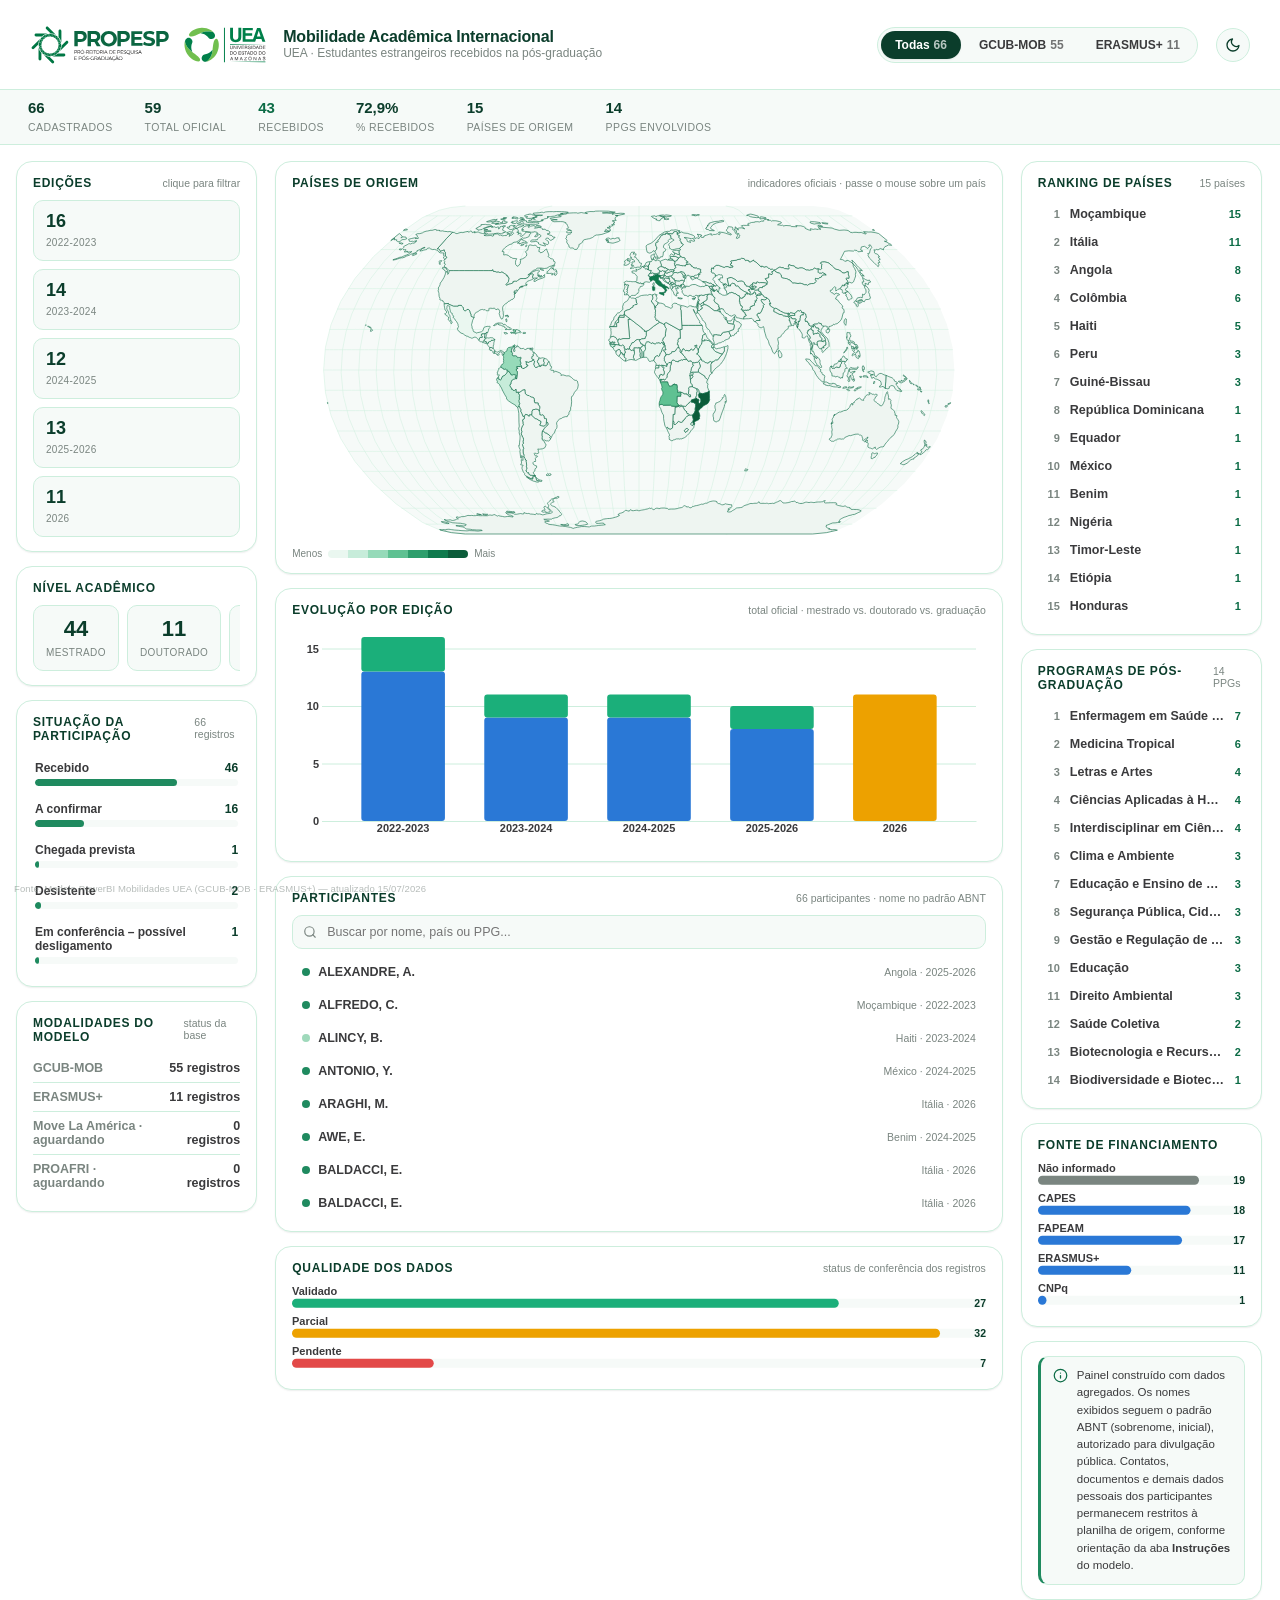
==== index.html @ 5058e0e6 "Adiciona lista pública de participantes (nome ABNT) e README do modelo de dados - js/data.js: cada l" ====
<!DOCTYPE html>
<html lang="pt-BR">
<head>
<meta charset="utf-8" />
<meta name="viewport" content="width=device-width, initial-scale=1" />
<script>(function(){var t=localStorage.getItem('mobuea-theme');if(t==='dark'||t==='light')document.documentElement.setAttribute('data-theme',t);})();</script>
<title>Mobilidade Acadêmica Internacional · UEA</title>
<link rel="stylesheet" href="css/style.css" />
</head>
<body>

<header class="topbar">
  <div class="topbar__brand">
    <img src="image/propespuea-logo.svg" alt="PROPESP UEA" class="topbar__logo" />
    <div class="topbar__title">
      <strong>Mobilidade Acadêmica Internacional</strong>
      <span>UEA · Estudantes estrangeiros recebidos na pós-graduação</span>
    </div>
  </div>

  <nav class="topbar__nav">
    <div class="seg-group" id="seg-modalidade"></div>
    <button type="button" id="theme-toggle" class="theme-toggle" aria-label="Alternar tema">
      <svg class="icon-sun" viewBox="0 0 24 24" fill="none" stroke="currentColor" stroke-width="2" stroke-linecap="round"><circle cx="12" cy="12" r="4"/><path d="M12 2v2M12 20v2M4.93 4.93l1.41 1.41M17.66 17.66l1.41 1.41M2 12h2M20 12h2M4.93 19.07l1.41-1.41M17.66 6.34l1.41-1.41"/></svg>
      <svg class="icon-moon" viewBox="0 0 24 24" fill="none" stroke="currentColor" stroke-width="2" stroke-linecap="round" stroke-linejoin="round"><path d="M21 12.79A9 9 0 1111.21 3 7 7 0 0021 12.79z"/></svg>
    </button>
  </nav>
</header>

<div class="statbar" id="topbar-stats"></div>

<main class="layout">
  <!-- Coluna esquerda: filtros e edições -->
  <div class="col">
    <div class="panel">
      <div class="panel__header">
        <span class="panel__title">Edições</span>
        <span class="panel__hint">clique para filtrar</span>
      </div>
      <div class="panel__body">
        <div class="edicao-strip" id="edicao-strip"></div>
      </div>
    </div>

    <div class="panel">
      <div class="panel__header">
        <span class="panel__title">Nível acadêmico</span>
      </div>
      <div class="panel__body">
        <div class="tile-grid" id="nivel-tiles"></div>
      </div>
    </div>

    <div class="panel panel--grow">
      <div class="panel__header">
        <span class="panel__title">Situação da participação</span>
        <span class="panel__hint" id="situacao-total"></span>
      </div>
      <div class="panel__body" id="situacao-meters"></div>
    </div>

    <div class="panel">
      <div class="panel__header">
        <span class="panel__title">Modalidades do modelo</span>
        <span class="panel__hint">status da base</span>
      </div>
      <div class="panel__body" id="modalidades-status"></div>
    </div>
  </div>

  <!-- Coluna central: mapa + evolução -->
  <div class="col">
    <div class="panel panel--grow" style="min-height:360px;">
      <div class="panel__header">
        <span class="panel__title">Países de origem</span>
        <span class="panel__hint">indicadores oficiais · passe o mouse sobre um país</span>
      </div>
      <div class="panel__body" style="overflow:visible;">
        <div id="map-container" style="width:100%; height:340px;"></div>
        <div class="map-legend">
          <span class="muted">Menos</span>
          <div class="map-legend__swatches" id="map-legend-swatches"></div>
          <span class="muted">Mais</span>
        </div>
      </div>
    </div>

    <div class="panel">
      <div class="panel__header">
        <span class="panel__title">Evolução por edição</span>
        <span class="panel__hint">total oficial · mestrado vs. doutorado vs. graduação</span>
      </div>
      <div class="panel__body">
        <div id="evolucao-chart" style="width:100%; height:220px;"></div>
      </div>
    </div>

    <div class="panel">
      <div class="panel__header">
        <span class="panel__title">Participantes</span>
        <span class="panel__hint" id="participantes-total">nome no padrão ABNT (sobrenome, inicial)</span>
      </div>
      <div class="panel__body">
        <div class="search-box">
          <svg width="14" height="14" viewBox="0 0 24 24" fill="none" stroke="currentColor" stroke-width="2" stroke-linecap="round" stroke-linejoin="round"><circle cx="11" cy="11" r="8"/><path d="M21 21l-4.35-4.35"/></svg>
          <input type="text" id="participantes-search" placeholder="Buscar por nome, país ou PPG..." />
        </div>
        <div class="picklist" id="participantes-list" style="max-height: 260px;"></div>
      </div>
    </div>

    <div class="panel">
      <div class="panel__header">
        <span class="panel__title">Qualidade dos dados</span>
        <span class="panel__hint">status de conferência dos registros</span>
      </div>
      <div class="panel__body" id="qualidade-bars"></div>
    </div>
  </div>

  <!-- Coluna direita: rankings -->
  <div class="col">
    <div class="panel panel--grow" style="min-height:220px;">
      <div class="panel__header">
        <span class="panel__title">Ranking de países</span>
        <span class="panel__hint" id="pais-total"></span>
      </div>
      <div class="panel__body" id="pais-rank"></div>
    </div>

    <div class="panel panel--grow" style="min-height:220px;">
      <div class="panel__header">
        <span class="panel__title">Programas de pós-graduação</span>
        <span class="panel__hint" id="ppg-total"></span>
      </div>
      <div class="panel__body" id="ppg-rank"></div>
    </div>

    <div class="panel">
      <div class="panel__header">
        <span class="panel__title">Fonte de financiamento</span>
      </div>
      <div class="panel__body" id="financiamento-bars"></div>
    </div>

    <div class="panel">
      <div class="notice">
        <svg width="15" height="15" viewBox="0 0 24 24" fill="none" stroke="currentColor" stroke-width="2" stroke-linecap="round" stroke-linejoin="round"><circle cx="12" cy="12" r="10"/><path d="M12 16v-4M12 8h.01"/></svg>
        <span>Painel construído com dados agregados. Os nomes exibidos seguem o padrão ABNT (sobrenome, inicial), autorizado para divulgação pública. Contatos, documentos e demais dados pessoais dos participantes permanecem restritos à planilha de origem, conforme orientação da aba <strong>Instruções</strong> do modelo.</span>
      </div>
    </div>
  </div>
</main>

<div class="site-credit">Fonte: Modelo PowerBI Mobilidades UEA (GCUB-MOB · ERASMUS+) — atualizado 15/07/2026</div>
<div class="viz-tooltip" id="viz-tooltip"></div>

<script src="lib/d3.v7.min.js"></script>
<script src="lib/topojson-client.min.js"></script>
<script src="js/data.js"></script>
<script src="js/main.js"></script>
</body>
</html>
---- css/style.css ----
/* ==========================================================================
   design-dash-uea — tokens de design (genérico, sem nada específico de
   domínio). Copie este bloco inteiro para o topo do CSS de qualquer novo
   dashboard que deva seguir a mesma identidade visual "PROPESP/UEA".

   Fonte original: DASHBOARD PROSPECÇAO/docs/css/style.css (:root e blocos
   de tema escuro). Extraído em 2026-08-28.
   ========================================================================== */

:root {
  color-scheme: light;

  /* superfícies */
  --surface-page: #ffffff;
  --surface-panel: #ffffff;
  --surface-alt: #f6faf8;
  --surface-hover: #eef8f2;

  /* tinta / texto */
  --ink-primary: #0b3d2b;      /* verde escuro — títulos, valores em destaque */
  --ink-secondary: #3a3a3c;    /* cinza escuro — corpo de texto */
  --ink-muted: #7a8580;        /* cinza médio — legendas, eixos, metadados */
  --ink-on-accent: #ffffff;

  /* bordas */
  --border-hairline: #cdeedd;  /* verde claro, fino — quase todo painel */
  --border-strong: #9fd9bb;    /* hover / estado ativo */

  /* acento interativo */
  --accent: #1f8a5f;
  --accent-strong: #0b6b45;    /* hover de botão primário, links */
  --accent-wash: rgba(31, 138, 95, 0.08);  /* fundo de item selecionado */

  /* paleta categórica (séries / linhas em gráficos) — 8 cores, a 8ª é
     sempre reservada pro bucket "outras" */
  --cat-1: #2a78d6; /* azul */
  --cat-2: #eb6834; /* laranja */
  --cat-3: #1baf7a; /* água */
  --cat-4: #eda100; /* amarelo */
  --cat-5: #e87ba4; /* magenta */
  --cat-6: #008300; /* verde */
  --cat-7: #4a3aa7; /* violeta */
  --cat-8: #e34948; /* vermelho — reservado p/ bucket "Outras" */

  /* sequencial (mapas de calor / choropleth), 7 degradês do mesmo verde */
  --chart-seq-1: #eaf7f0; --chart-seq-2: #c7ecda; --chart-seq-3: #96dab9;
  --chart-seq-4: #5fc192; --chart-seq-5: #2e9e6c; --chart-seq-6: #0f7a4d;
  --chart-seq-7: #0b5c3a;

  /* cromo neutro de mapas/gráficos (lido via JS, não entende var() em SVG) */
  --chart-map-fill: #eef5f1;
  --chart-map-border: #0b6b45; /* ALTO CONTRASTE com o fill — ver seção 8 do
                                   README-DESIGN.txt: nunca deixe fill×border
                                   quase iguais, some em projeção/datashow */
  --chart-node-neutral: #0b3d2b;

  /* geometria */
  --radius-sm: 10px;
  --radius-md: 16px;
  --radius-lg: 22px;
  --radius-pill: 999px;

  /* sombra sutil, sempre tingida da tinta primária (nunca preto puro) */
  --shadow-sm: 0 1px 2px rgba(11, 61, 43, 0.05), 0 1px 1px rgba(11, 61, 43, 0.03);
  --shadow-md: 0 8px 24px rgba(11, 61, 43, 0.08);
  --shadow-lift: 0 12px 32px rgba(11, 61, 43, 0.14); /* tooltip, painel flutuante */

  /* motion — 1 única curva de easing usada em tudo, "estilo Apple" */
  --ease: cubic-bezier(0.32, 0.72, 0, 1);
  --dur-fast: 160ms;  /* hover, toggle */
  --dur-mid: 280ms;   /* fill de barra/mapa, box-shadow */
  --dur-slow: 480ms;  /* entrada dos painéis ao carregar a página */

  --font: -apple-system, BlinkMacSystemFont, "SF Pro Display", "SF Pro Text",
    "Segoe UI", "Helvetica Neue", Arial, sans-serif;

  --topbar-h: 10vh;
  --topbar-bg: rgba(255, 255, 255, 0.9);
}

/* ---------- tema escuro: mesmos tokens, alta legibilidade ----------
   Redefinido em DOIS lugares de propósito (ver seção 9 do
   README-DESIGN.txt): 1) media query, pra seguir o SO por padrão; 2)
   atributo [data-theme="dark"], pra permitir forçar via toggle + localStorage,
   escrevendo por cima da preferência do SO. */
@media (prefers-color-scheme: dark) {
  :root:not([data-theme="light"]) {
    color-scheme: dark;
    --surface-page: #0a100c;
    --surface-panel: #101712;
    --surface-alt: #171f1a;
    --surface-hover: #1e2921;

    --ink-primary: #7fe8ab;
    --ink-secondary: #e7ebe8;
    --ink-muted: #93a196;
    --ink-on-accent: #06120a;

    --border-hairline: #24352b;
    --border-strong: #3a5a45;

    --accent: #34d399;
    --accent-strong: #6ee7b8;
    --accent-wash: rgba(52, 211, 153, 0.16);

    --cat-1: #3987e5; --cat-2: #d95926; --cat-3: #199e70; --cat-4: #c98500;
    --cat-5: #d55181; --cat-6: #14a814; --cat-7: #9085e9; --cat-8: #e66767;

    --shadow-sm: 0 1px 2px rgba(0, 0, 0, 0.5), 0 1px 1px rgba(0, 0, 0, 0.35);
    --shadow-md: 0 8px 24px rgba(0, 0, 0, 0.55);
    --shadow-lift: 0 12px 36px rgba(0, 0, 0, 0.65);

    --chart-map-fill: #1c2620;
    --chart-map-border: #6ee7b8; /* agora CLARO sobre fundo escuro */
    --chart-node-neutral: #e7ebe8;
    --chart-seq-1: #142a20; --chart-seq-2: #164028; --chart-seq-3: #185c34;
    --chart-seq-4: #1c7d40; --chart-seq-5: #26a352; --chart-seq-6: #4bc873;
    --chart-seq-7: #8de6a5;

    --topbar-bg: rgba(10, 16, 12, 0.86);
  }
}
:root[data-theme="dark"] {
  color-scheme: dark;
  --surface-page: #0a100c;
  --surface-panel: #101712;
  --surface-alt: #171f1a;
  --surface-hover: #1e2921;

  --ink-primary: #7fe8ab;
  --ink-secondary: #e7ebe8;
  --ink-muted: #93a196;
  --ink-on-accent: #06120a;

  --border-hairline: #24352b;
  --border-strong: #3a5a45;

  --accent: #34d399;
  --accent-strong: #6ee7b8;
  --accent-wash: rgba(52, 211, 153, 0.16);

  --cat-1: #3987e5; --cat-2: #d95926; --cat-3: #199e70; --cat-4: #c98500;
  --cat-5: #d55181; --cat-6: #14a814; --cat-7: #9085e9; --cat-8: #e66767;

  --shadow-sm: 0 1px 2px rgba(0, 0, 0, 0.5), 0 1px 1px rgba(0, 0, 0, 0.35);
  --shadow-md: 0 8px 24px rgba(0, 0, 0, 0.55);
  --shadow-lift: 0 12px 36px rgba(0, 0, 0, 0.65);

  --chart-map-fill: #1c2620;
  --chart-map-border: #6ee7b8;
  --chart-node-neutral: #e7ebe8;
  --chart-seq-1: #142a20; --chart-seq-2: #164028; --chart-seq-3: #185c34;
  --chart-seq-4: #1c7d40; --chart-seq-5: #26a352; --chart-seq-6: #4bc873;
  --chart-seq-7: #8de6a5;

  --topbar-bg: rgba(10, 16, 12, 0.86);
}

/* ---------- reset mínimo + tipografia base ---------- */
* { box-sizing: border-box; }

html, body {
  margin: 0;
  padding: 0;
  min-height: 100%;
  background: var(--surface-page);
  color: var(--ink-secondary);
  font-family: var(--font);
  -webkit-font-smoothing: antialiased;
}

::selection { background: var(--accent-wash); color: var(--ink-primary); }

h1, h2, h3 { color: var(--ink-primary); margin: 0; font-weight: 700; letter-spacing: -0.01em; }
.text-xs { font-size: 10.5px; }
.text-sm { font-size: 12.5px; }
.text-md { font-size: 14px; }
.text-lg { font-size: 18px; }
.text-xl { font-size: 26px; }
.muted { color: var(--ink-muted); }
.strong { color: var(--ink-primary); font-weight: 700; }

/* scrollbars finas, discretas — combina com a estética "clean" */
* { scrollbar-width: thin; scrollbar-color: var(--border-strong) transparent; }
*::-webkit-scrollbar { width: 6px; height: 6px; }
*::-webkit-scrollbar-thumb { background: var(--border-strong); border-radius: var(--radius-pill); }
*::-webkit-scrollbar-track { background: transparent; }
/* ==========================================================================
   design-dash-uea — componentes base (genéricos, reaproveitáveis em
   qualquer dashboard novo). Depende dos tokens em design-tokens.css —
   carregue esse arquivo ANTES deste.

   Não inclui: Sankey, mapa/globo D3, flowmap, página de perfil — esses são
   específicos do dashboard de prospecção original. Peça o skill para
   adaptar esses gráficos sob demanda (ver SKILL.md, seção "Gráficos D3").
   ========================================================================== */

/* ==========================================================================
   Barra superior (topbar)
   ========================================================================== */
.topbar {
  height: var(--topbar-h);
  min-height: 56px;
  display: flex;
  align-items: center;
  justify-content: space-between;
  padding: 0 28px;
  background: var(--topbar-bg);
  backdrop-filter: saturate(180%) blur(14px);
  border-bottom: 1px solid var(--border-hairline);
  position: relative;
  z-index: 20;
}

.topbar__brand { display: flex; align-items: center; gap: 14px; }
.topbar__logo { height: calc(var(--topbar-h) * 0.6); max-height: 44px; width: auto; display: block; }
.topbar__title { display: flex; flex-direction: column; line-height: 1.15; }
.topbar__title strong { color: var(--ink-primary); font-size: 16px; font-weight: 700; letter-spacing: -0.01em; }
.topbar__title span { color: var(--ink-muted); font-size: 12px; font-weight: 500; }

.topbar__nav { display: flex; align-items: center; gap: 10px; }
.topbar__link {
  font-size: 13px; font-weight: 600; color: var(--ink-secondary);
  text-decoration: none; padding: 8px 16px; border-radius: var(--radius-pill);
  border: 1px solid transparent; transition: all var(--dur-fast) var(--ease);
}
.topbar__link:hover { background: var(--surface-hover); border-color: var(--border-hairline); }
.topbar__link.is-active { background: var(--ink-primary); color: var(--ink-on-accent); }

.topbar__back {
  display: flex; align-items: center; gap: 6px;
  font-size: 13px; font-weight: 700; color: var(--ink-secondary);
  text-decoration: none; padding: 8px 14px; border-radius: var(--radius-pill);
  border: 1px solid var(--border-hairline); margin-right: 8px;
  transition: all var(--dur-fast) var(--ease);
}
.topbar__back:hover { background: var(--surface-hover); border-color: var(--border-strong); color: var(--ink-primary); }

/* segunda barra opcional, logo abaixo do topbar — cards de estatística */
.statbar {
  display: flex; align-items: center; gap: 32px;
  min-height: 40px;
  padding: 10px 28px;
  background: var(--surface-alt);
  border-bottom: 1px solid var(--border-hairline);
  position: relative; z-index: 19;
}
.topbar__stat { text-align: left; line-height: 1.1; }
.topbar__stat b { display: block; font-size: 15px; color: var(--ink-primary); font-variant-numeric: tabular-nums; }
.topbar__stat small { font-size: 10.5px; color: var(--ink-muted); text-transform: uppercase; letter-spacing: 0.04em; }

/* botão circular de tema (sol/lua) — ver theme-toggle.md pro HTML+JS */
.theme-toggle {
  display: flex; align-items: center; justify-content: center;
  width: 34px; height: 34px; flex: none; margin-right: 2px;
  border-radius: 50%; border: 1px solid var(--border-hairline);
  background: var(--surface-alt); color: var(--ink-primary);
  cursor: pointer; transition: all var(--dur-fast) var(--ease);
}
.theme-toggle:hover { background: var(--surface-hover); border-color: var(--border-strong); transform: translateY(-1px); }
.theme-toggle svg { width: 16px; height: 16px; }
.theme-toggle .icon-sun { display: none; }
.theme-toggle .icon-moon { display: block; }
:root[data-theme="dark"] .theme-toggle .icon-sun { display: block; }
:root[data-theme="dark"] .theme-toggle .icon-moon { display: none; }

.site-credit {
  position: fixed; left: 14px; bottom: 6px; z-index: 5;
  font-size: 9.5px; font-weight: 500; color: var(--ink-muted);
  opacity: 0.55; letter-spacing: 0.01em; pointer-events: none;
}

/* ==========================================================================
   Layout de grid 3 colunas (página principal, "20fr 60fr 20fr" — ver
   README-DESIGN.txt seção 4 pras variações: 30fr 40fr 30fr numa página de
   perfil, 1 coluna full-bleed numa página de mapa/globo)
   ========================================================================== */
.layout {
  min-height: calc(100vh - var(--topbar-h));
  display: grid;
  grid-template-columns: 20fr 60fr 20fr;
  gap: 16px;
  padding: 16px;
  align-items: start;
}
.layout--profile { grid-template-columns: 30fr 40fr 30fr; }

.col { min-width: 0; display: flex; flex-direction: column; gap: 14px; overflow: visible; padding-right: 2px; }

@media (max-width: 980px) {
  .layout { grid-template-columns: 1fr; }
}

/* ==========================================================================
   Cartões / painéis — o átomo visual de todo o dashboard
   ========================================================================== */
.panel {
  background: var(--surface-panel);
  border: 1px solid var(--border-hairline);
  border-radius: var(--radius-md);
  box-shadow: var(--shadow-sm);
  padding: 14px 16px;
  transition: box-shadow var(--dur-mid) var(--ease), transform var(--dur-mid) var(--ease), border-color var(--dur-mid) var(--ease);
}
.panel:hover { box-shadow: var(--shadow-md); border-color: var(--border-strong); }

.panel--flush { padding: 0; overflow: hidden; }
.panel--grow { flex: 1 1 auto; min-height: 0; display: flex; flex-direction: column; }

.panel__header {
  display: flex; align-items: baseline; justify-content: space-between;
  margin-bottom: 10px;
}
.panel__title {
  font-size: 12px; font-weight: 700; color: var(--ink-primary);
  text-transform: uppercase; letter-spacing: 0.06em;
}
.panel__hint { font-size: 10.5px; color: var(--ink-muted); }
.panel__body {
  flex: 1 1 auto; min-height: 0; overflow-y: auto; overflow-x: hidden;
  display: flex; flex-direction: column;
}

.empty-hint { font-size: 12px; color: var(--ink-muted); padding: 14px 4px; text-align: center; }

/* animação de entrada em cascata — ver theme-toggle.md/SKILL.md pro padrão
   de delay escalonado por coluna/posição */
@keyframes rise-in {
  from { opacity: 0; transform: translateY(10px); }
  to { opacity: 1; transform: translateY(0); }
}
.panel, .topbar, .statbar { animation: rise-in var(--dur-slow) var(--ease) both; }

/* ==========================================================================
   Botões
   ========================================================================== */
.btn {
  font-family: var(--font); font-size: 12px; font-weight: 700; letter-spacing: 0.01em;
  color: var(--ink-on-accent); background: var(--ink-primary);
  border: none; border-radius: var(--radius-pill); padding: 9px 16px;
  cursor: pointer; transition: all var(--dur-fast) var(--ease);
}
.btn:hover { background: var(--accent-strong); transform: translateY(-1px); box-shadow: var(--shadow-md); }
.btn:active { transform: translateY(0); }
.btn--ghost { background: transparent; color: var(--ink-secondary); border: 1px solid var(--border-hairline); }
.btn--ghost:hover { background: var(--surface-hover); color: var(--ink-primary); border-color: var(--border-strong); box-shadow: none; }

/* ==========================================================================
   Filtros / formulários
   ========================================================================== */
.field { display: flex; flex-direction: column; gap: 6px; }
.field label {
  font-size: 11px; font-weight: 700; color: var(--ink-muted);
  text-transform: uppercase; letter-spacing: 0.05em;
}

select.dropdown {
  appearance: none; -webkit-appearance: none;
  width: 100%; padding: 10px 34px 10px 12px;
  font-family: var(--font); font-size: 13.5px; font-weight: 600; color: var(--ink-primary);
  background: var(--surface-alt) url('data:image/svg+xml;utf8,<svg xmlns="http://www.w3.org/2000/svg" width="10" height="6"><path d="M0 0l5 6 5-6z" fill="%230b3d2b"/></svg>') no-repeat right 14px center;
  border: 1px solid var(--border-hairline); border-radius: var(--radius-sm);
  cursor: pointer; transition: all var(--dur-fast) var(--ease);
}
select.dropdown:hover { border-color: var(--border-strong); background-color: var(--surface-hover); }
select.dropdown:focus { outline: none; border-color: var(--accent); box-shadow: 0 0 0 3px var(--accent-wash); }

.checklist { display: flex; flex-direction: column; gap: 2px; max-height: 190px; overflow-y: auto; }
.checkrow {
  display: flex; align-items: center; gap: 9px; padding: 6px 8px;
  border-radius: var(--radius-sm); cursor: pointer; user-select: none;
  transition: background var(--dur-fast) var(--ease);
}
.checkrow:hover { background: var(--surface-hover); }
.checkrow input { accent-color: var(--accent); width: 14px; height: 14px; cursor: pointer; }
.checkrow span { font-size: 12.5px; font-weight: 600; color: var(--ink-secondary); }
.checkrow small { margin-left: auto; font-size: 10.5px; color: var(--ink-muted); font-variant-numeric: tabular-nums; }

/* listas selecionáveis (clique único-mas-múltiplo, com bolinha de cor) */
.picklist { display: flex; flex-direction: column; gap: 3px; flex: 1 1 auto; min-height: 0; overflow-y: auto; }
.pickrow {
  display: flex; align-items: center; gap: 8px; padding: 7px 9px;
  border-radius: var(--radius-sm); cursor: pointer; border: 1px solid transparent;
  transition: all var(--dur-fast) var(--ease);
}
.pickrow:hover { background: var(--surface-hover); }
.pickrow.is-active { background: var(--accent-wash); border-color: var(--border-strong); }
.pickrow .dot { width: 8px; height: 8px; border-radius: 50%; flex: none; background: var(--border-strong); }
.pickrow .label { font-size: 12.5px; font-weight: 600; color: var(--ink-secondary); overflow: hidden; text-overflow: ellipsis; white-space: nowrap; }
.pickrow.is-active .label { color: var(--ink-primary); }
.pickrow .count { margin-left: auto; font-size: 10.5px; color: var(--ink-muted); font-variant-numeric: tabular-nums; }

.rank { display: flex; align-items: center; gap: 10px; padding: 7px 4px; border-radius: var(--radius-sm); transition: background var(--dur-fast) var(--ease); cursor: pointer; }
.rank:hover { background: var(--surface-hover); }
.rank__pos { width: 18px; font-size: 11px; font-weight: 800; color: var(--ink-muted); text-align: right; }
.rank__name { flex: 1; font-size: 12.5px; font-weight: 600; color: var(--ink-secondary); overflow: hidden; text-overflow: ellipsis; white-space: nowrap; }
.rank__val { font-size: 11px; font-weight: 700; color: var(--accent-strong); font-variant-numeric: tabular-nums; }

.search-box {
  display: flex; align-items: center; gap: 8px; flex: none;
  background: var(--surface-alt); border: 1px solid var(--border-hairline);
  border-radius: var(--radius-sm); padding: 8px 10px; margin-bottom: 8px;
  transition: all var(--dur-fast) var(--ease);
}
.search-box:focus-within { border-color: var(--accent); box-shadow: 0 0 0 3px var(--accent-wash); }
.search-box input { border: none; outline: none; background: transparent; font-family: var(--font); font-size: 12.5px; color: var(--ink-primary); width: 100%; }
.search-box svg { flex: none; color: var(--ink-muted); }

/* ==========================================================================
   Badges, tags, avatar, stat tiles (usados em cards de perfil/detalhe)
   ========================================================================== */
.badge-row { display: flex; flex-wrap: wrap; gap: 7px; margin-top: 12px; }
.badge {
  display: inline-flex; align-items: center; gap: 5px;
  font-size: 11px; font-weight: 700; color: var(--ink-secondary);
  background: var(--surface-alt); border: 1px solid var(--border-hairline);
  border-radius: var(--radius-pill); padding: 5px 11px;
}
.badge a { color: inherit; text-decoration: none; }
.badge--link { color: var(--accent-strong); border-color: var(--border-strong); cursor: pointer; }
.badge--link:hover { background: var(--accent-wash); }

.kw-tags { display: flex; flex-wrap: wrap; gap: 6px; }
.kw-tag {
  font-size: 10.5px; font-weight: 700; color: var(--accent-strong);
  background: var(--accent-wash); border-radius: var(--radius-pill); padding: 4px 10px;
}

.avatar {
  width: 64px; height: 64px; border-radius: 50%;
  display: flex; align-items: center; justify-content: center;
  font-size: 22px; font-weight: 800; color: #fff;
  flex: none;
}

.stat-row { display: flex; gap: 10px; }
.stat-tile {
  flex: 1; background: var(--surface-alt); border: 1px solid var(--border-hairline);
  border-radius: var(--radius-sm); padding: 10px 12px; text-align: center;
}
.stat-tile b { display: block; font-size: 20px; color: var(--ink-primary); font-variant-numeric: tabular-nums; }
.stat-tile small { font-size: 10px; color: var(--ink-muted); text-transform: uppercase; letter-spacing: 0.04em; }

.info-row { display: flex; justify-content: space-between; gap: 10px; padding: 7px 0; border-bottom: 1px solid var(--border-hairline); font-size: 12.5px; }
.info-row:last-child { border-bottom: none; }
.info-row span:first-child { color: var(--ink-muted); font-weight: 600; }
.info-row span:last-child { color: var(--ink-secondary); font-weight: 600; text-align: right; max-width: 60%; }
.info-row a { color: var(--accent-strong); text-decoration: none; }
.info-row a:hover { text-decoration: underline; }

/* ==========================================================================
   Tooltip global (usado por qualquer gráfico/elemento com dados sob o mouse)
   ========================================================================== */
.viz-tooltip {
  position: fixed; pointer-events: none; z-index: 999;
  background: var(--ink-primary); color: #fff;
  font-family: var(--font); font-size: 12px; font-weight: 500;
  padding: 8px 11px; border-radius: 10px; box-shadow: var(--shadow-lift);
  opacity: 0; transform: translate(-50%, calc(-100% - 10px)) scale(0.96);
  transition: opacity var(--dur-fast) var(--ease), transform var(--dur-fast) var(--ease);
  max-width: 240px; line-height: 1.4;
}
.viz-tooltip.is-visible { opacity: 1; transform: translate(-50%, calc(-100% - 14px)) scale(1); }
.viz-tooltip b { color: #bdf0d6; }

/* tooltip de ajuda (hover parado por ~3s sobre [data-help]) — visual
   deliberadamente diferente do viz-tooltip pra não confundir "ajuda do
   card" com "dado do gráfico" */
.help-tooltip {
  position: fixed; pointer-events: none; z-index: 1000;
  max-width: 260px;
  background: var(--surface-panel); color: var(--ink-secondary);
  border: 1px solid var(--border-strong); border-left: 3px solid var(--accent);
  border-radius: var(--radius-sm); box-shadow: var(--shadow-lift);
  padding: 10px 13px;
  font-family: var(--font); font-size: 12px; font-weight: 500; line-height: 1.45;
  opacity: 0; transform: translateY(4px) scale(0.98);
  transition: opacity var(--dur-fast) var(--ease), transform var(--dur-fast) var(--ease);
}
.help-tooltip.is-visible { opacity: 1; transform: translateY(0) scale(1); }

/* painel flutuante de detalhes (ex.: ao clicar um ponto/arco num mapa) */
.floating-detail {
  position: fixed; right: 24px; bottom: 24px; width: 320px;
  background: var(--surface-panel); border: 1px solid var(--border-hairline);
  border-radius: var(--radius-lg); box-shadow: var(--shadow-lift);
  padding: 18px; z-index: 30;
  opacity: 0; transform: translateY(16px) scale(0.98); pointer-events: none;
  transition: opacity var(--dur-mid) var(--ease), transform var(--dur-mid) var(--ease);
}
.floating-detail.is-visible { opacity: 1; transform: translateY(0) scale(1); pointer-events: auto; }
.floating-detail h3 { font-size: 15px; margin-bottom: 4px; }
.floating-detail .actions { display: flex; gap: 8px; }
.floating-detail .actions .btn { flex: 1; text-align: center; }

/* skeleton de loading (dados buscados ao vivo de API externa) */
.skeleton {
  background: linear-gradient(90deg, var(--surface-alt) 25%, var(--surface-hover) 37%, var(--surface-alt) 63%);
  background-size: 400% 100%; animation: skeleton-wave 1.4s ease infinite;
  border-radius: var(--radius-sm); height: 12px; margin: 6px 0;
}
@keyframes skeleton-wave { 0% { background-position: 100% 50%; } 100% { background-position: 0 50%; } }

/* ==========================================================================
   Cromo genérico p/ gráficos D3 (mapas, barras) — classes que o JS liga a
   elementos SVG; as cores reais vêm de getComputedStyle nos tokens acima
   ========================================================================== */
.map-country { transition: fill var(--dur-mid) var(--ease); cursor: pointer; }
.map-sphere { fill: var(--surface-alt); }
.map-graticule { fill: none; stroke: var(--border-hairline); stroke-width: 0.5px; }
.map-pin { transition: r var(--dur-fast) var(--ease); cursor: pointer; }

.bar-track rect.bg { fill: var(--surface-alt); }
.bar-track rect.fg { transition: width var(--dur-mid) var(--ease); cursor: pointer; }
.bar-label { font-family: var(--font); font-size: 11px; font-weight: 600; fill: var(--ink-secondary); }
.bar-value { font-family: var(--font); font-size: 10.5px; font-weight: 700; fill: var(--ink-primary); font-variant-numeric: tabular-nums; }

/* ==========================================================================
   Específico — Dashboard Mobilidade Acadêmica UEA
   ========================================================================== */

/* segmentador de modalidade (pills), no topbar__nav */
.seg-group { display: flex; align-items: center; gap: 4px; padding: 3px; background: var(--surface-alt); border: 1px solid var(--border-hairline); border-radius: var(--radius-pill); margin-right: 8px; }
.seg-btn {
  font-family: var(--font); font-size: 12px; font-weight: 700; color: var(--ink-secondary);
  background: transparent; border: none; border-radius: var(--radius-pill);
  padding: 7px 14px; cursor: pointer; transition: all var(--dur-fast) var(--ease);
  white-space: nowrap;
}
.seg-btn:hover { color: var(--ink-primary); }
.seg-btn.is-active { background: var(--ink-primary); color: var(--ink-on-accent); box-shadow: var(--shadow-sm); }
.seg-btn .n { opacity: 0.7; font-weight: 600; margin-left: 4px; }

/* KPI grande no statbar com % ou variação secundária */
.topbar__stat.is-highlight b { color: var(--accent-strong); }

/* grade de stat-tiles por nível acadêmico / situação */
.tile-grid { display: grid; grid-template-columns: repeat(3, 1fr); gap: 8px; }
.tile-grid .stat-tile b { font-size: 22px; }

/* linha de progresso (situação da participação, qualidade do dado) */
.meter-row { display: flex; flex-direction: column; gap: 4px; padding: 8px 2px; }
.meter-row__label { display: flex; justify-content: space-between; font-size: 12px; font-weight: 600; color: var(--ink-secondary); }
.meter-row__label b { color: var(--ink-primary); font-variant-numeric: tabular-nums; }
.meter-track { height: 7px; border-radius: var(--radius-pill); background: var(--surface-alt); overflow: hidden; }
.meter-track > span { display: block; height: 100%; border-radius: var(--radius-pill); background: var(--accent); transition: width var(--dur-mid) var(--ease); }

/* legenda do mapa coroplético */
.map-legend { display: flex; align-items: center; gap: 6px; margin-top: 8px; font-size: 10px; color: var(--ink-muted); }
.map-legend__swatches { display: flex; }
.map-legend__swatches span { width: 20px; height: 8px; }
.map-legend__swatches span:first-child { border-radius: 4px 0 0 4px; }
.map-legend__swatches span:last-child { border-radius: 0 4px 4px 0; }

/* cartão de edição (linha do tempo horizontal) */
.edicao-strip { display: flex; gap: 8px; flex-wrap: wrap; }
.edicao-card {
  flex: 1 1 100px; min-width: 100px; background: var(--surface-alt); border: 1px solid var(--border-hairline);
  border-radius: var(--radius-sm); padding: 10px 12px; cursor: pointer; transition: all var(--dur-fast) var(--ease);
}
.edicao-card:hover { border-color: var(--border-strong); background: var(--surface-hover); }
.edicao-card.is-active { background: var(--accent-wash); border-color: var(--accent); }
.edicao-card b { display: block; font-size: 18px; color: var(--ink-primary); font-variant-numeric: tabular-nums; }
.edicao-card small { font-size: 10px; color: var(--ink-muted); text-transform: uppercase; letter-spacing: 0.03em; }

/* aviso de qualidade / dados restritos */
.notice {
  display: flex; gap: 9px; align-items: flex-start;
  background: var(--surface-alt); border: 1px solid var(--border-hairline); border-left: 3px solid var(--accent);
  border-radius: var(--radius-sm); padding: 10px 12px; font-size: 11.5px; color: var(--ink-secondary); line-height: 1.5;
}
.notice svg { flex: none; margin-top: 1px; color: var(--accent-strong); }

@media (max-width: 720px) {
  .statbar { flex-wrap: wrap; gap: 16px 24px; }
  .tile-grid { grid-template-columns: repeat(3, 1fr); }
}
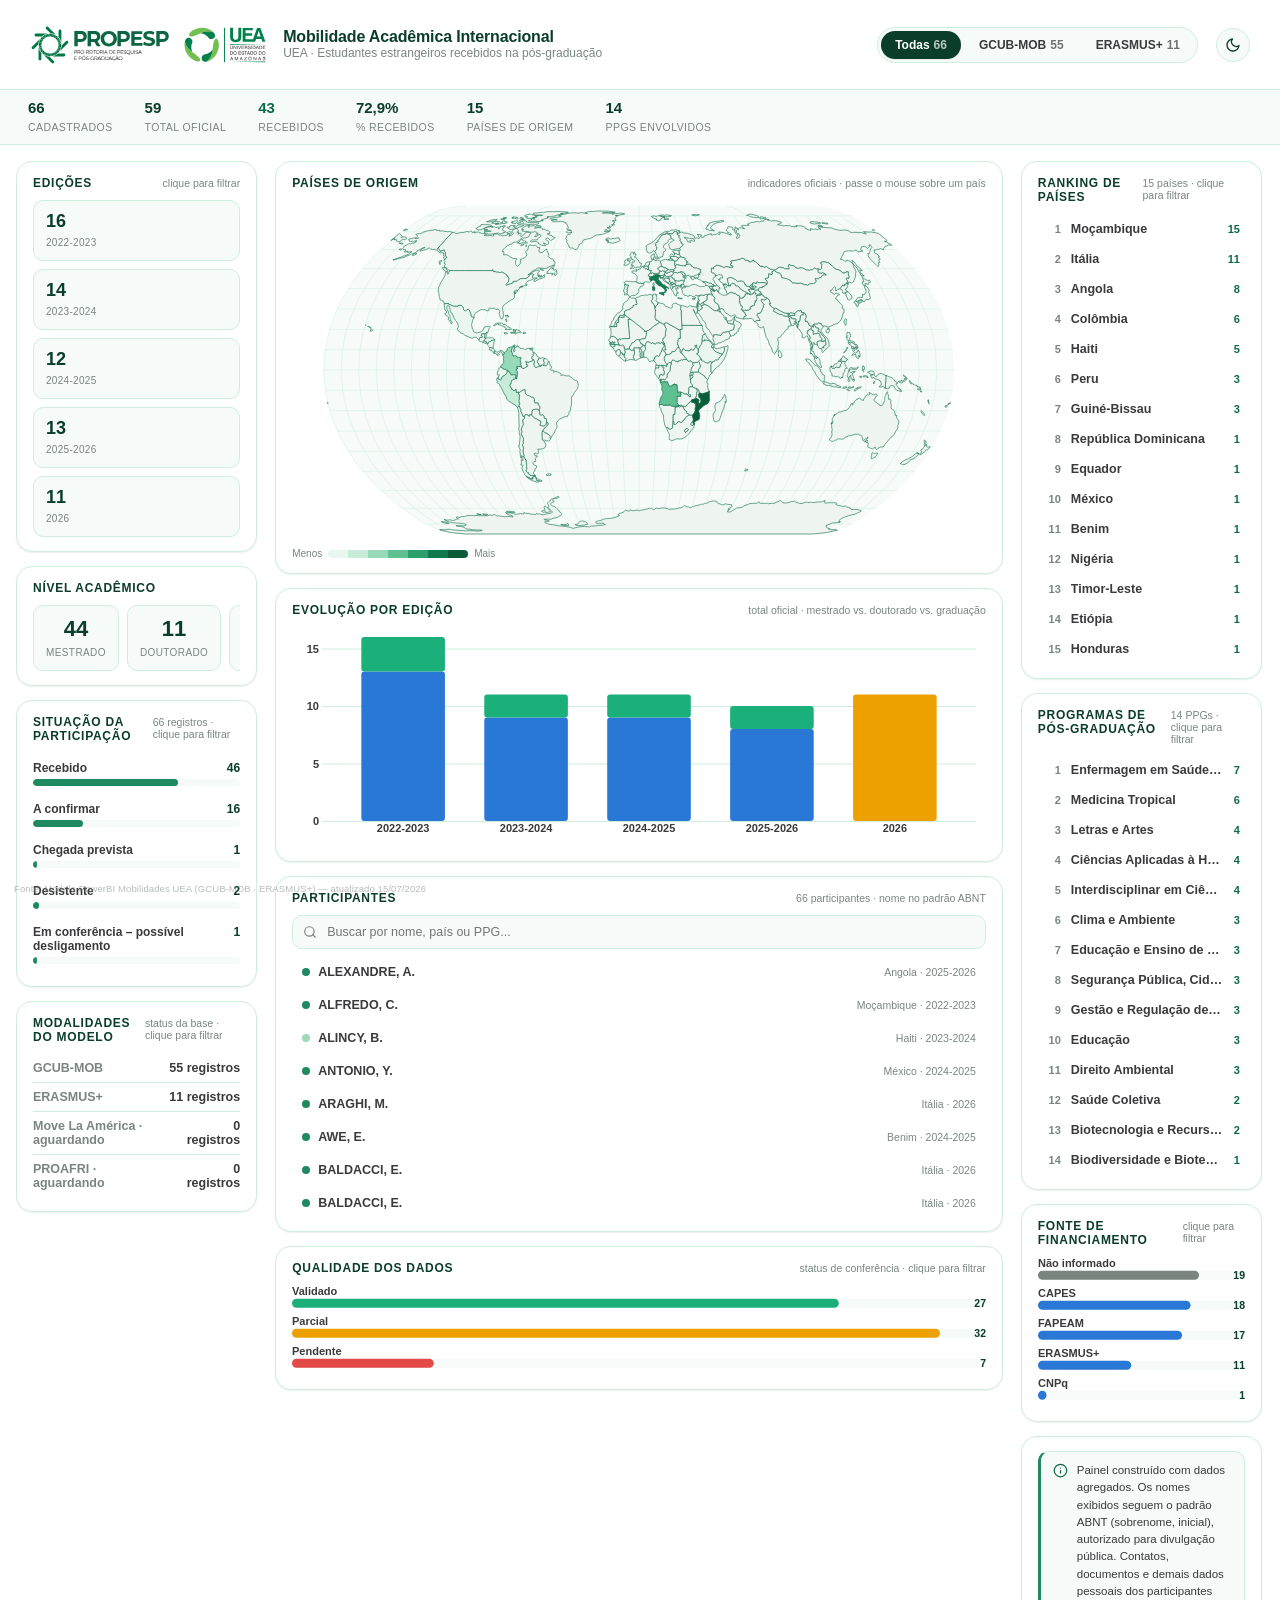
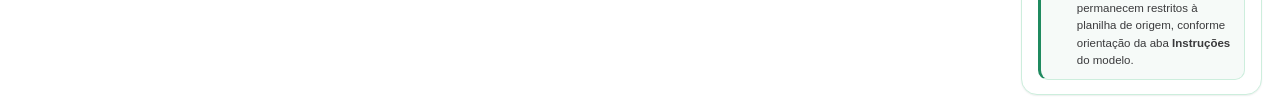
==== commit 4d0078fd: "Adiciona filtros clicáveis em todos os painéis + barra de filtros ativos - Novo motor de filtros gen" ====
--- a/index.html
+++ b/index.html
@@ -28,6 +28,7 @@
 </header>
 
 <div class="statbar" id="topbar-stats"></div>
+<div class="filters-bar" id="filters-bar"></div>
 
 <main class="layout">
   <!-- Coluna esquerda: filtros e edições -->
@@ -62,7 +63,7 @@
     <div class="panel">
       <div class="panel__header">
         <span class="panel__title">Modalidades do modelo</span>
-        <span class="panel__hint">status da base</span>
+        <span class="panel__hint" id="modalidades-hint">status da base · clique para filtrar</span>
       </div>
       <div class="panel__body" id="modalidades-status"></div>
     </div>
@@ -112,7 +113,7 @@
     <div class="panel">
       <div class="panel__header">
         <span class="panel__title">Qualidade dos dados</span>
-        <span class="panel__hint">status de conferência dos registros</span>
+        <span class="panel__hint" id="qualidade-hint">status de conferência · clique para filtrar</span>
       </div>
       <div class="panel__body" id="qualidade-bars"></div>
     </div>
@@ -139,6 +140,7 @@
     <div class="panel">
       <div class="panel__header">
         <span class="panel__title">Fonte de financiamento</span>
+        <span class="panel__hint" id="financiamento-hint">clique para filtrar</span>
       </div>
       <div class="panel__body" id="financiamento-bars"></div>
     </div>
--- a/css/style.css
+++ b/css/style.css
@@ -390,8 +390,10 @@
 .pickrow.is-active .label { color: var(--ink-primary); }
 .pickrow .count { margin-left: auto; font-size: 10.5px; color: var(--ink-muted); font-variant-numeric: tabular-nums; }
 
-.rank { display: flex; align-items: center; gap: 10px; padding: 7px 4px; border-radius: var(--radius-sm); transition: background var(--dur-fast) var(--ease); cursor: pointer; }
+.rank { display: flex; align-items: center; gap: 10px; padding: 7px 4px; border-radius: var(--radius-sm); transition: background var(--dur-fast) var(--ease), border-color var(--dur-fast) var(--ease); cursor: pointer; border: 1px solid transparent; }
 .rank:hover { background: var(--surface-hover); }
+.rank.is-active { background: var(--accent-wash); border-color: var(--border-strong); }
+.rank.is-active .rank__name { color: var(--ink-primary); }
 .rank__pos { width: 18px; font-size: 11px; font-weight: 800; color: var(--ink-muted); text-align: right; }
 .rank__name { flex: 1; font-size: 12.5px; font-weight: 600; color: var(--ink-secondary); overflow: hidden; text-overflow: ellipsis; white-space: nowrap; }
 .rank__val { font-size: 11px; font-weight: 700; color: var(--accent-strong); font-variant-numeric: tabular-nums; }
@@ -441,12 +443,15 @@
 .stat-tile b { display: block; font-size: 20px; color: var(--ink-primary); font-variant-numeric: tabular-nums; }
 .stat-tile small { font-size: 10px; color: var(--ink-muted); text-transform: uppercase; letter-spacing: 0.04em; }
 
-.info-row { display: flex; justify-content: space-between; gap: 10px; padding: 7px 0; border-bottom: 1px solid var(--border-hairline); font-size: 12.5px; }
+.info-row { display: flex; justify-content: space-between; gap: 10px; padding: 7px 8px; margin: 0 -8px; border-bottom: 1px solid var(--border-hairline); font-size: 12.5px; border-radius: var(--radius-sm); transition: background var(--dur-fast) var(--ease); }
 .info-row:last-child { border-bottom: none; }
 .info-row span:first-child { color: var(--ink-muted); font-weight: 600; }
 .info-row span:last-child { color: var(--ink-secondary); font-weight: 600; text-align: right; max-width: 60%; }
 .info-row a { color: var(--accent-strong); text-decoration: none; }
 .info-row a:hover { text-decoration: underline; }
+.info-row[data-programa]:hover { background: var(--surface-hover); }
+.info-row.is-active { background: var(--accent-wash); }
+.info-row.is-active span:first-child { color: var(--ink-primary); }
 
 /* ==========================================================================
    Tooltip global (usado por qualquer gráfico/elemento com dados sob o mouse)
@@ -539,7 +544,10 @@
 .tile-grid .stat-tile b { font-size: 22px; }
 
 /* linha de progresso (situação da participação, qualidade do dado) */
-.meter-row { display: flex; flex-direction: column; gap: 4px; padding: 8px 2px; }
+.meter-row { display: flex; flex-direction: column; gap: 4px; padding: 8px; margin: 0 -8px; border-radius: var(--radius-sm); cursor: pointer; transition: background var(--dur-fast) var(--ease); }
+.meter-row:hover { background: var(--surface-hover); }
+.meter-row.is-active { background: var(--accent-wash); }
+.meter-row.is-active .meter-row__label span { color: var(--ink-primary); }
 .meter-row__label { display: flex; justify-content: space-between; font-size: 12px; font-weight: 600; color: var(--ink-secondary); }
 .meter-row__label b { color: var(--ink-primary); font-variant-numeric: tabular-nums; }
 .meter-track { height: 7px; border-radius: var(--radius-pill); background: var(--surface-alt); overflow: hidden; }
@@ -571,7 +579,33 @@
 }
 .notice svg { flex: none; margin-top: 1px; color: var(--accent-strong); }
 
+/* barra de filtros ativos — só aparece quando há pelo menos 1 filtro */
+.filters-bar {
+  display: none; align-items: center; gap: 12px; flex-wrap: wrap;
+  padding: 0; max-height: 0; overflow: hidden; opacity: 0;
+  border-bottom: 1px solid transparent; background: var(--surface-alt);
+  transition: max-height var(--dur-mid) var(--ease), opacity var(--dur-mid) var(--ease), padding var(--dur-mid) var(--ease);
+}
+.filters-bar.is-visible {
+  display: flex; max-height: 80px; opacity: 1; padding: 10px 28px;
+  border-bottom-color: var(--border-hairline);
+}
+.filters-bar__label { font-size: 10.5px; font-weight: 700; color: var(--ink-muted); text-transform: uppercase; letter-spacing: 0.05em; flex: none; }
+.filters-bar__chips { display: flex; flex-wrap: wrap; gap: 6px; flex: 1 1 auto; }
+.filter-chip {
+  display: inline-flex; align-items: center; gap: 6px;
+  font-family: var(--font); font-size: 11.5px; font-weight: 700; color: var(--accent-strong);
+  background: var(--accent-wash); border: 1px solid var(--border-strong);
+  border-radius: var(--radius-pill); padding: 5px 10px 5px 12px; cursor: pointer;
+  transition: all var(--dur-fast) var(--ease);
+}
+.filter-chip:hover { background: var(--surface-hover); border-color: var(--ink-primary); }
+.filter-chip__label { color: var(--ink-muted); font-weight: 600; }
+.filter-chip svg { flex: none; opacity: 0.7; }
+.filters-bar__clear { flex: none; padding: 7px 14px; }
+
 @media (max-width: 720px) {
   .statbar { flex-wrap: wrap; gap: 16px 24px; }
+  .filters-bar.is-visible { padding: 10px 16px; }
   .tile-grid { grid-template-columns: repeat(3, 1fr); }
 }
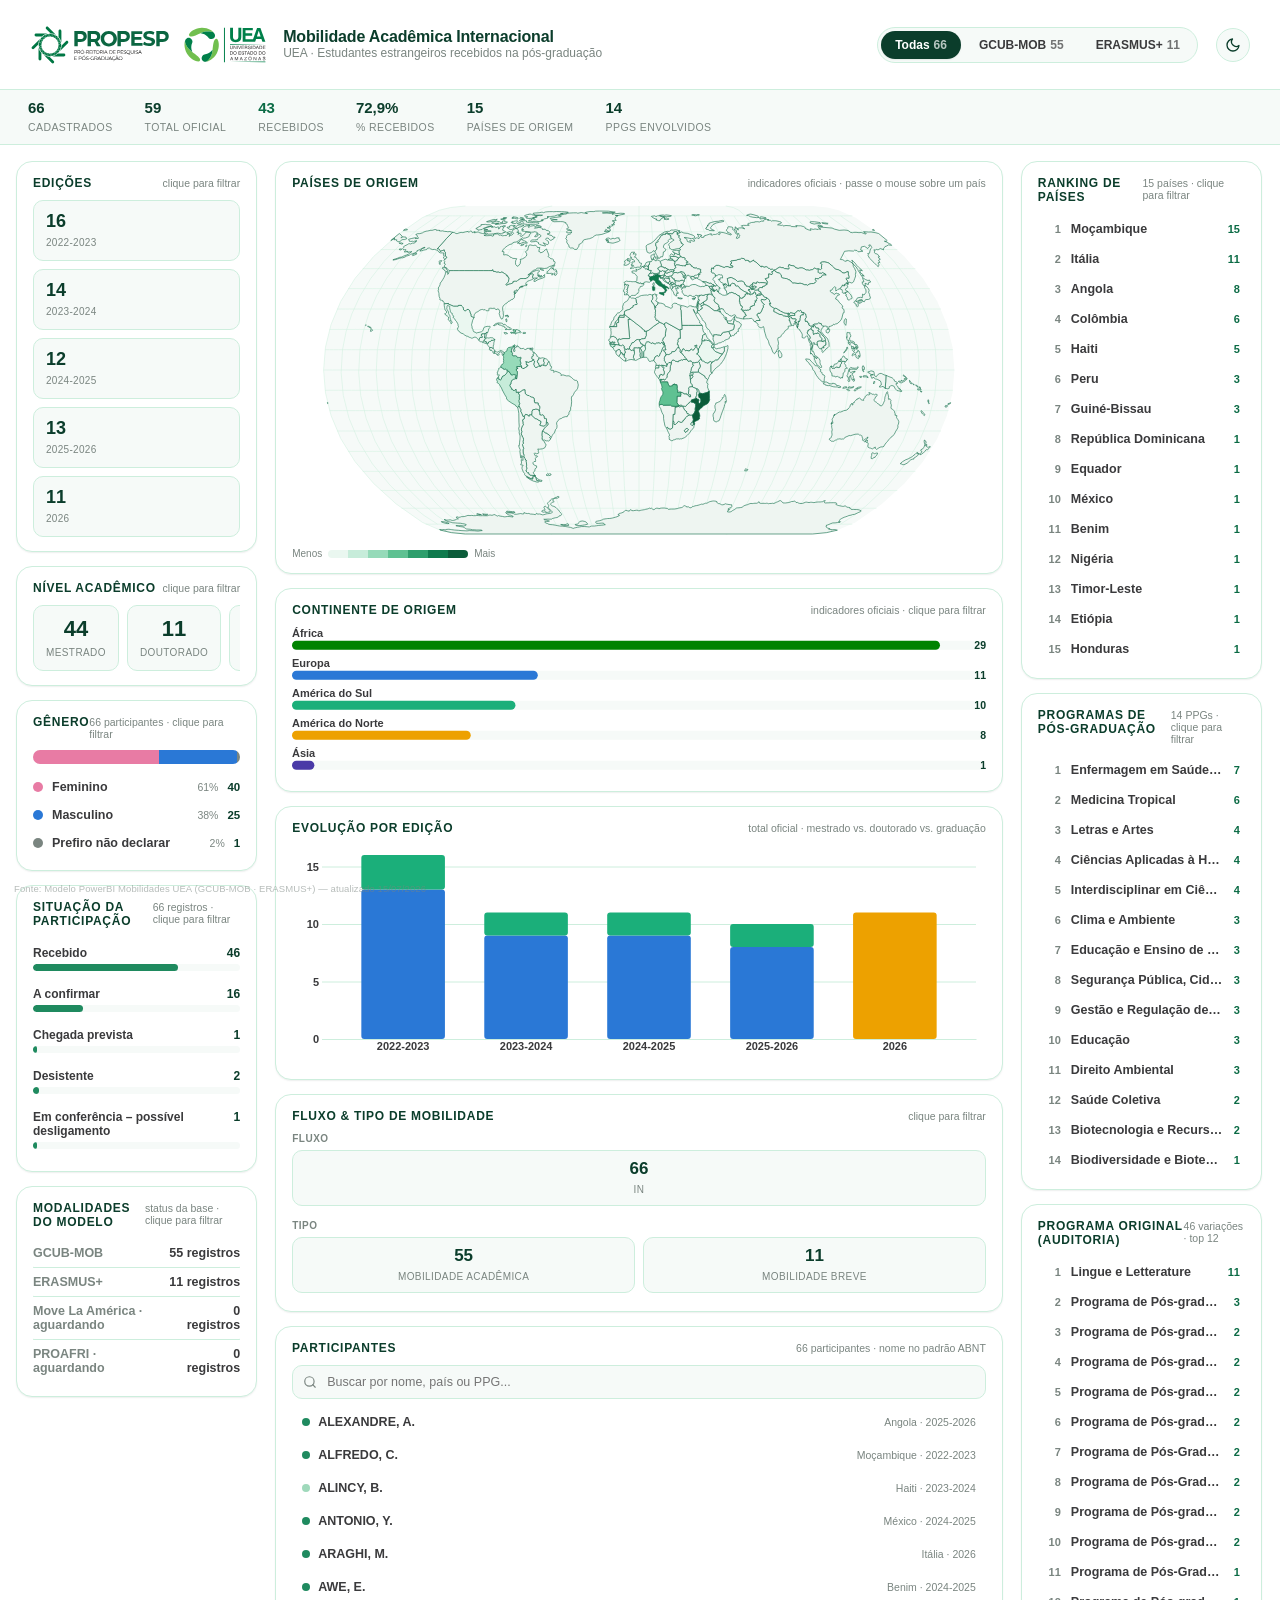
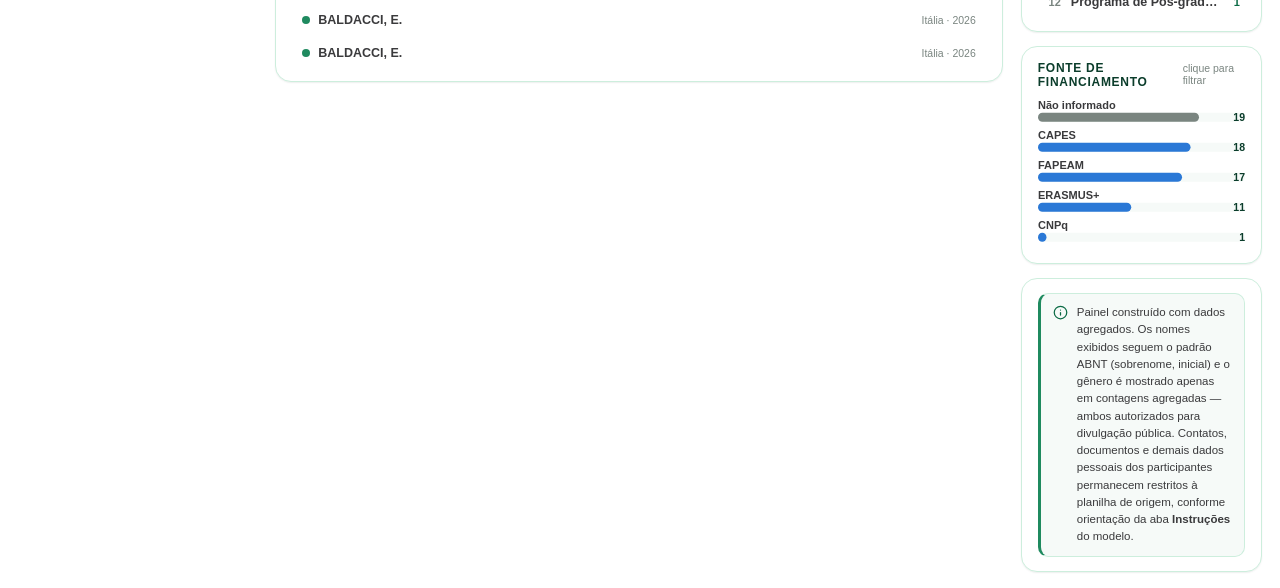
==== commit 9bc9b62c: "Remove Qualidade dos dados; adiciona Gênero, Continente, Fluxo/Tipo e Programa Original - js/data.js" ====
--- a/index.html
+++ b/index.html
@@ -46,9 +46,21 @@
     <div class="panel">
       <div class="panel__header">
         <span class="panel__title">Nível acadêmico</span>
+        <span class="panel__hint">clique para filtrar</span>
       </div>
       <div class="panel__body">
         <div class="tile-grid" id="nivel-tiles"></div>
+      </div>
+    </div>
+
+    <div class="panel">
+      <div class="panel__header">
+        <span class="panel__title">Gênero</span>
+        <span class="panel__hint" id="genero-hint">clique para filtrar</span>
+      </div>
+      <div class="panel__body">
+        <div class="split-bar" id="genero-splitbar"></div>
+        <div class="split-legend" id="genero-legend"></div>
       </div>
     </div>
 
@@ -88,11 +100,32 @@
 
     <div class="panel">
       <div class="panel__header">
+        <span class="panel__title">Continente de Origem</span>
+        <span class="panel__hint" id="continente-hint">indicadores oficiais · clique para filtrar</span>
+      </div>
+      <div class="panel__body" id="continente-bars"></div>
+    </div>
+
+    <div class="panel">
+      <div class="panel__header">
         <span class="panel__title">Evolução por edição</span>
         <span class="panel__hint">total oficial · mestrado vs. doutorado vs. graduação</span>
       </div>
       <div class="panel__body">
         <div id="evolucao-chart" style="width:100%; height:220px;"></div>
+      </div>
+    </div>
+
+    <div class="panel">
+      <div class="panel__header">
+        <span class="panel__title">Fluxo &amp; Tipo de Mobilidade</span>
+        <span class="panel__hint">clique para filtrar</span>
+      </div>
+      <div class="panel__body">
+        <div class="subgroup-label">Fluxo</div>
+        <div class="mini-tiles" id="fluxo-tiles"></div>
+        <div class="subgroup-label">Tipo</div>
+        <div class="mini-tiles" id="tipo-tiles"></div>
       </div>
     </div>
 
@@ -108,14 +141,6 @@
         </div>
         <div class="picklist" id="participantes-list" style="max-height: 260px;"></div>
       </div>
-    </div>
-
-    <div class="panel">
-      <div class="panel__header">
-        <span class="panel__title">Qualidade dos dados</span>
-        <span class="panel__hint" id="qualidade-hint">status de conferência · clique para filtrar</span>
-      </div>
-      <div class="panel__body" id="qualidade-bars"></div>
     </div>
   </div>
 
@@ -137,6 +162,14 @@
       <div class="panel__body" id="ppg-rank"></div>
     </div>
 
+    <div class="panel panel--grow" style="min-height:160px;">
+      <div class="panel__header">
+        <span class="panel__title">Programa Original (auditoria)</span>
+        <span class="panel__hint" id="origtext-total" data-help="Texto exatamente como veio na planilha de origem, antes da padronização por PPG. Útil para conferir inconsistências de digitação e variações de nome do mesmo programa.">principais variações</span>
+      </div>
+      <div class="panel__body" id="origtext-rank"></div>
+    </div>
+
     <div class="panel">
       <div class="panel__header">
         <span class="panel__title">Fonte de financiamento</span>
@@ -148,7 +181,7 @@
     <div class="panel">
       <div class="notice">
         <svg width="15" height="15" viewBox="0 0 24 24" fill="none" stroke="currentColor" stroke-width="2" stroke-linecap="round" stroke-linejoin="round"><circle cx="12" cy="12" r="10"/><path d="M12 16v-4M12 8h.01"/></svg>
-        <span>Painel construído com dados agregados. Os nomes exibidos seguem o padrão ABNT (sobrenome, inicial), autorizado para divulgação pública. Contatos, documentos e demais dados pessoais dos participantes permanecem restritos à planilha de origem, conforme orientação da aba <strong>Instruções</strong> do modelo.</span>
+        <span>Painel construído com dados agregados. Os nomes exibidos seguem o padrão ABNT (sobrenome, inicial) e o gênero é mostrado apenas em contagens agregadas — ambos autorizados para divulgação pública. Contatos, documentos e demais dados pessoais dos participantes permanecem restritos à planilha de origem, conforme orientação da aba <strong>Instruções</strong> do modelo.</span>
       </div>
     </div>
   </div>
--- a/css/style.css
+++ b/css/style.css
@@ -439,9 +439,40 @@
 .stat-tile {
   flex: 1; background: var(--surface-alt); border: 1px solid var(--border-hairline);
   border-radius: var(--radius-sm); padding: 10px 12px; text-align: center;
+  transition: all var(--dur-fast) var(--ease);
 }
 .stat-tile b { display: block; font-size: 20px; color: var(--ink-primary); font-variant-numeric: tabular-nums; }
 .stat-tile small { font-size: 10px; color: var(--ink-muted); text-transform: uppercase; letter-spacing: 0.04em; }
+.stat-tile[data-key] { cursor: pointer; }
+.stat-tile[data-key]:hover { background: var(--surface-hover); border-color: var(--border-strong); }
+.stat-tile.is-active { background: var(--accent-wash); border-color: var(--accent); }
+.stat-tile.is-active small { color: var(--accent-strong); }
+
+/* mini-cards em linha (Fluxo & Tipo de Mobilidade) */
+.mini-tiles { display: flex; gap: 8px; flex-wrap: wrap; margin-bottom: 4px; }
+.mini-tiles .stat-tile { flex: 1 1 90px; padding: 8px 10px; }
+.mini-tiles .stat-tile b { font-size: 17px; }
+.subgroup-label {
+  font-size: 10px; font-weight: 700; color: var(--ink-muted); text-transform: uppercase;
+  letter-spacing: 0.05em; margin: 10px 0 6px;
+}
+.subgroup-label:first-child { margin-top: 0; }
+
+/* infográfico de gênero — barra dividida + legenda */
+.split-bar { display: flex; height: 14px; border-radius: var(--radius-pill); overflow: hidden; background: var(--surface-alt); margin-bottom: 10px; }
+.split-bar__seg { transition: width var(--dur-mid) var(--ease), opacity var(--dur-fast) var(--ease); }
+.split-legend { display: flex; flex-direction: column; gap: 2px; }
+.split-legend__row {
+  display: flex; align-items: center; gap: 9px; padding: 6px 8px; margin: 0 -8px;
+  border-radius: var(--radius-sm); cursor: pointer; transition: background var(--dur-fast) var(--ease);
+}
+.split-legend__row:hover { background: var(--surface-hover); }
+.split-legend__row.is-active { background: var(--accent-wash); }
+.split-legend__dot { width: 10px; height: 10px; border-radius: 50%; flex: none; }
+.split-legend__label { flex: 1; font-size: 12.5px; font-weight: 600; color: var(--ink-secondary); }
+.split-legend__row.is-active .split-legend__label { color: var(--ink-primary); }
+.split-legend__val { font-size: 11.5px; font-weight: 700; color: var(--ink-primary); font-variant-numeric: tabular-nums; }
+.split-legend__pct { font-size: 10.5px; color: var(--ink-muted); font-variant-numeric: tabular-nums; min-width: 34px; text-align: right; }
 
 .info-row { display: flex; justify-content: space-between; gap: 10px; padding: 7px 8px; margin: 0 -8px; border-bottom: 1px solid var(--border-hairline); font-size: 12.5px; border-radius: var(--radius-sm); transition: background var(--dur-fast) var(--ease); }
 .info-row:last-child { border-bottom: none; }
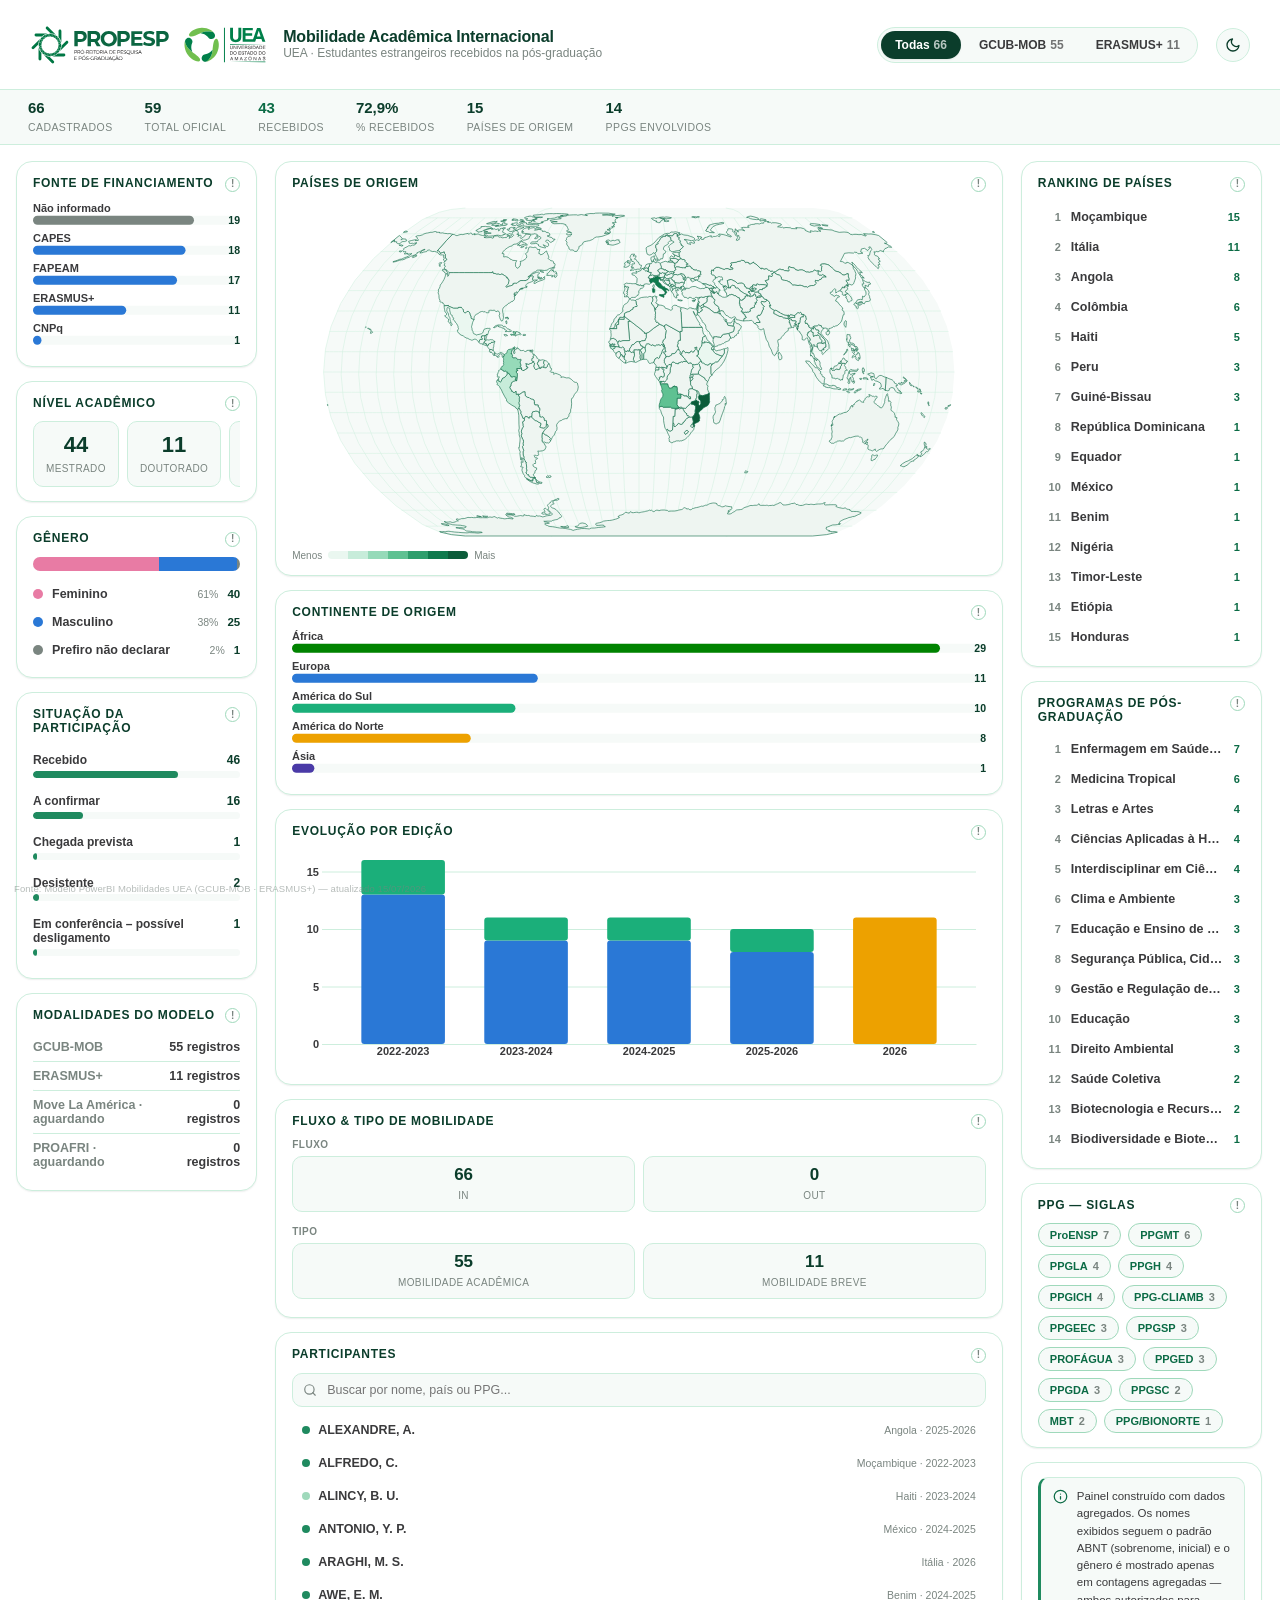
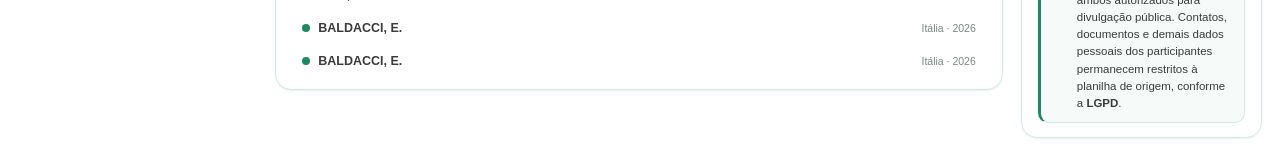
==== commit c6d1a6dc: "Reestrutura filtros: remove Edições, adiciona PPG por sigla, ícones de ajuda - Remove o painel "Ediç" ====
--- a/index.html
+++ b/index.html
@@ -31,22 +31,20 @@
 <div class="filters-bar" id="filters-bar"></div>
 
 <main class="layout">
-  <!-- Coluna esquerda: filtros e edições -->
+  <!-- Coluna esquerda -->
   <div class="col">
     <div class="panel">
       <div class="panel__header">
-        <span class="panel__title">Edições</span>
-        <span class="panel__hint">clique para filtrar</span>
+        <span class="panel__title">Fonte de financiamento</span>
+        <span class="panel__hint" id="financiamento-hint"></span>
       </div>
-      <div class="panel__body">
-        <div class="edicao-strip" id="edicao-strip"></div>
-      </div>
+      <div class="panel__body" id="financiamento-bars"></div>
     </div>
 
     <div class="panel">
       <div class="panel__header">
         <span class="panel__title">Nível acadêmico</span>
-        <span class="panel__hint">clique para filtrar</span>
+        <span class="panel__hint"><span class="hint-icon" data-help="Clique num nível para filtrar todo o painel.">!</span></span>
       </div>
       <div class="panel__body">
         <div class="tile-grid" id="nivel-tiles"></div>
@@ -56,7 +54,7 @@
     <div class="panel">
       <div class="panel__header">
         <span class="panel__title">Gênero</span>
-        <span class="panel__hint" id="genero-hint">clique para filtrar</span>
+        <span class="panel__hint" id="genero-hint"></span>
       </div>
       <div class="panel__body">
         <div class="split-bar" id="genero-splitbar"></div>
@@ -75,7 +73,7 @@
     <div class="panel">
       <div class="panel__header">
         <span class="panel__title">Modalidades do modelo</span>
-        <span class="panel__hint" id="modalidades-hint">status da base · clique para filtrar</span>
+        <span class="panel__hint"><span class="hint-icon" data-help="Status da base de cada modalidade. Clique para filtrar por modalidade.">!</span></span>
       </div>
       <div class="panel__body" id="modalidades-status"></div>
     </div>
@@ -86,7 +84,7 @@
     <div class="panel panel--grow" style="min-height:360px;">
       <div class="panel__header">
         <span class="panel__title">Países de origem</span>
-        <span class="panel__hint">indicadores oficiais · passe o mouse sobre um país</span>
+        <span class="panel__hint"><span class="hint-icon" data-help="Mostra apenas os registros aptos para indicadores oficiais. Passe o mouse sobre um país para ver o total.">!</span></span>
       </div>
       <div class="panel__body" style="overflow:visible;">
         <div id="map-container" style="width:100%; height:340px;"></div>
@@ -101,7 +99,7 @@
     <div class="panel">
       <div class="panel__header">
         <span class="panel__title">Continente de Origem</span>
-        <span class="panel__hint" id="continente-hint">indicadores oficiais · clique para filtrar</span>
+        <span class="panel__hint" id="continente-hint"></span>
       </div>
       <div class="panel__body" id="continente-bars"></div>
     </div>
@@ -109,7 +107,7 @@
     <div class="panel">
       <div class="panel__header">
         <span class="panel__title">Evolução por edição</span>
-        <span class="panel__hint">total oficial · mestrado vs. doutorado vs. graduação</span>
+        <span class="panel__hint"><span class="hint-icon" data-help="Total oficial por edição, dividido em mestrado, doutorado e graduação.">!</span></span>
       </div>
       <div class="panel__body">
         <div id="evolucao-chart" style="width:100%; height:220px;"></div>
@@ -119,7 +117,7 @@
     <div class="panel">
       <div class="panel__header">
         <span class="panel__title">Fluxo &amp; Tipo de Mobilidade</span>
-        <span class="panel__hint">clique para filtrar</span>
+        <span class="panel__hint"><span class="hint-icon" data-help="Clique num cartão de fluxo ou tipo para filtrar o painel inteiro.">!</span></span>
       </div>
       <div class="panel__body">
         <div class="subgroup-label">Fluxo</div>
@@ -132,7 +130,7 @@
     <div class="panel">
       <div class="panel__header">
         <span class="panel__title">Participantes</span>
-        <span class="panel__hint" id="participantes-total">nome no padrão ABNT (sobrenome, inicial)</span>
+        <span class="panel__hint" id="participantes-total"></span>
       </div>
       <div class="panel__body">
         <div class="search-box">
@@ -162,26 +160,20 @@
       <div class="panel__body" id="ppg-rank"></div>
     </div>
 
-    <div class="panel panel--grow" style="min-height:160px;">
-      <div class="panel__header">
-        <span class="panel__title">Programa Original (auditoria)</span>
-        <span class="panel__hint" id="origtext-total" data-help="Texto exatamente como veio na planilha de origem, antes da padronização por PPG. Útil para conferir inconsistências de digitação e variações de nome do mesmo programa.">principais variações</span>
-      </div>
-      <div class="panel__body" id="origtext-rank"></div>
-    </div>
-
     <div class="panel">
       <div class="panel__header">
-        <span class="panel__title">Fonte de financiamento</span>
-        <span class="panel__hint" id="financiamento-hint">clique para filtrar</span>
+        <span class="panel__title">PPG — Siglas</span>
+        <span class="panel__hint" id="ppgsiglas-hint"></span>
       </div>
-      <div class="panel__body" id="financiamento-bars"></div>
+      <div class="panel__body">
+        <div class="badge-row" id="ppgsiglas-badges" style="margin-top:0;"></div>
+      </div>
     </div>
 
     <div class="panel">
       <div class="notice">
         <svg width="15" height="15" viewBox="0 0 24 24" fill="none" stroke="currentColor" stroke-width="2" stroke-linecap="round" stroke-linejoin="round"><circle cx="12" cy="12" r="10"/><path d="M12 16v-4M12 8h.01"/></svg>
-        <span>Painel construído com dados agregados. Os nomes exibidos seguem o padrão ABNT (sobrenome, inicial) e o gênero é mostrado apenas em contagens agregadas — ambos autorizados para divulgação pública. Contatos, documentos e demais dados pessoais dos participantes permanecem restritos à planilha de origem, conforme orientação da aba <strong>Instruções</strong> do modelo.</span>
+        <span>Painel construído com dados agregados. Os nomes exibidos seguem o padrão ABNT (sobrenome, inicial) e o gênero é mostrado apenas em contagens agregadas — ambos autorizados para divulgação pública. Contatos, documentos e demais dados pessoais dos participantes permanecem restritos à planilha de origem, conforme a <strong>LGPD</strong>.</span>
       </div>
     </div>
   </div>
--- a/css/style.css
+++ b/css/style.css
@@ -419,8 +419,20 @@
   border-radius: var(--radius-pill); padding: 5px 11px;
 }
 .badge a { color: inherit; text-decoration: none; }
-.badge--link { color: var(--accent-strong); border-color: var(--border-strong); cursor: pointer; }
+.badge--link { color: var(--accent-strong); border-color: var(--border-strong); cursor: pointer; font-family: var(--font); }
 .badge--link:hover { background: var(--accent-wash); }
+.badge--link.is-active { background: var(--accent-wash); border-color: var(--accent); color: var(--ink-primary); }
+
+/* ícone "!" de ajuda — substitui texto explicativo nos cabeçalhos de painel;
+   o popup aparece via initHelpTooltips (hover parado ~3s), não no hover simples */
+.hint-icon {
+  display: inline-flex; align-items: center; justify-content: center;
+  width: 15px; height: 15px; border-radius: 50%; flex: none;
+  border: 1px solid var(--border-strong); color: var(--ink-muted);
+  font-size: 10px; font-weight: 800; font-style: normal; line-height: 1;
+  cursor: help; transition: all var(--dur-fast) var(--ease);
+}
+.hint-icon:hover { color: var(--accent-strong); border-color: var(--accent); background: var(--accent-wash); }
 
 .kw-tags { display: flex; flex-wrap: wrap; gap: 6px; }
 .kw-tag {
@@ -591,17 +603,6 @@
 .map-legend__swatches span:first-child { border-radius: 4px 0 0 4px; }
 .map-legend__swatches span:last-child { border-radius: 0 4px 4px 0; }
 
-/* cartão de edição (linha do tempo horizontal) */
-.edicao-strip { display: flex; gap: 8px; flex-wrap: wrap; }
-.edicao-card {
-  flex: 1 1 100px; min-width: 100px; background: var(--surface-alt); border: 1px solid var(--border-hairline);
-  border-radius: var(--radius-sm); padding: 10px 12px; cursor: pointer; transition: all var(--dur-fast) var(--ease);
-}
-.edicao-card:hover { border-color: var(--border-strong); background: var(--surface-hover); }
-.edicao-card.is-active { background: var(--accent-wash); border-color: var(--accent); }
-.edicao-card b { display: block; font-size: 18px; color: var(--ink-primary); font-variant-numeric: tabular-nums; }
-.edicao-card small { font-size: 10px; color: var(--ink-muted); text-transform: uppercase; letter-spacing: 0.03em; }
-
 /* aviso de qualidade / dados restritos */
 .notice {
   display: flex; gap: 9px; align-items: flex-start;
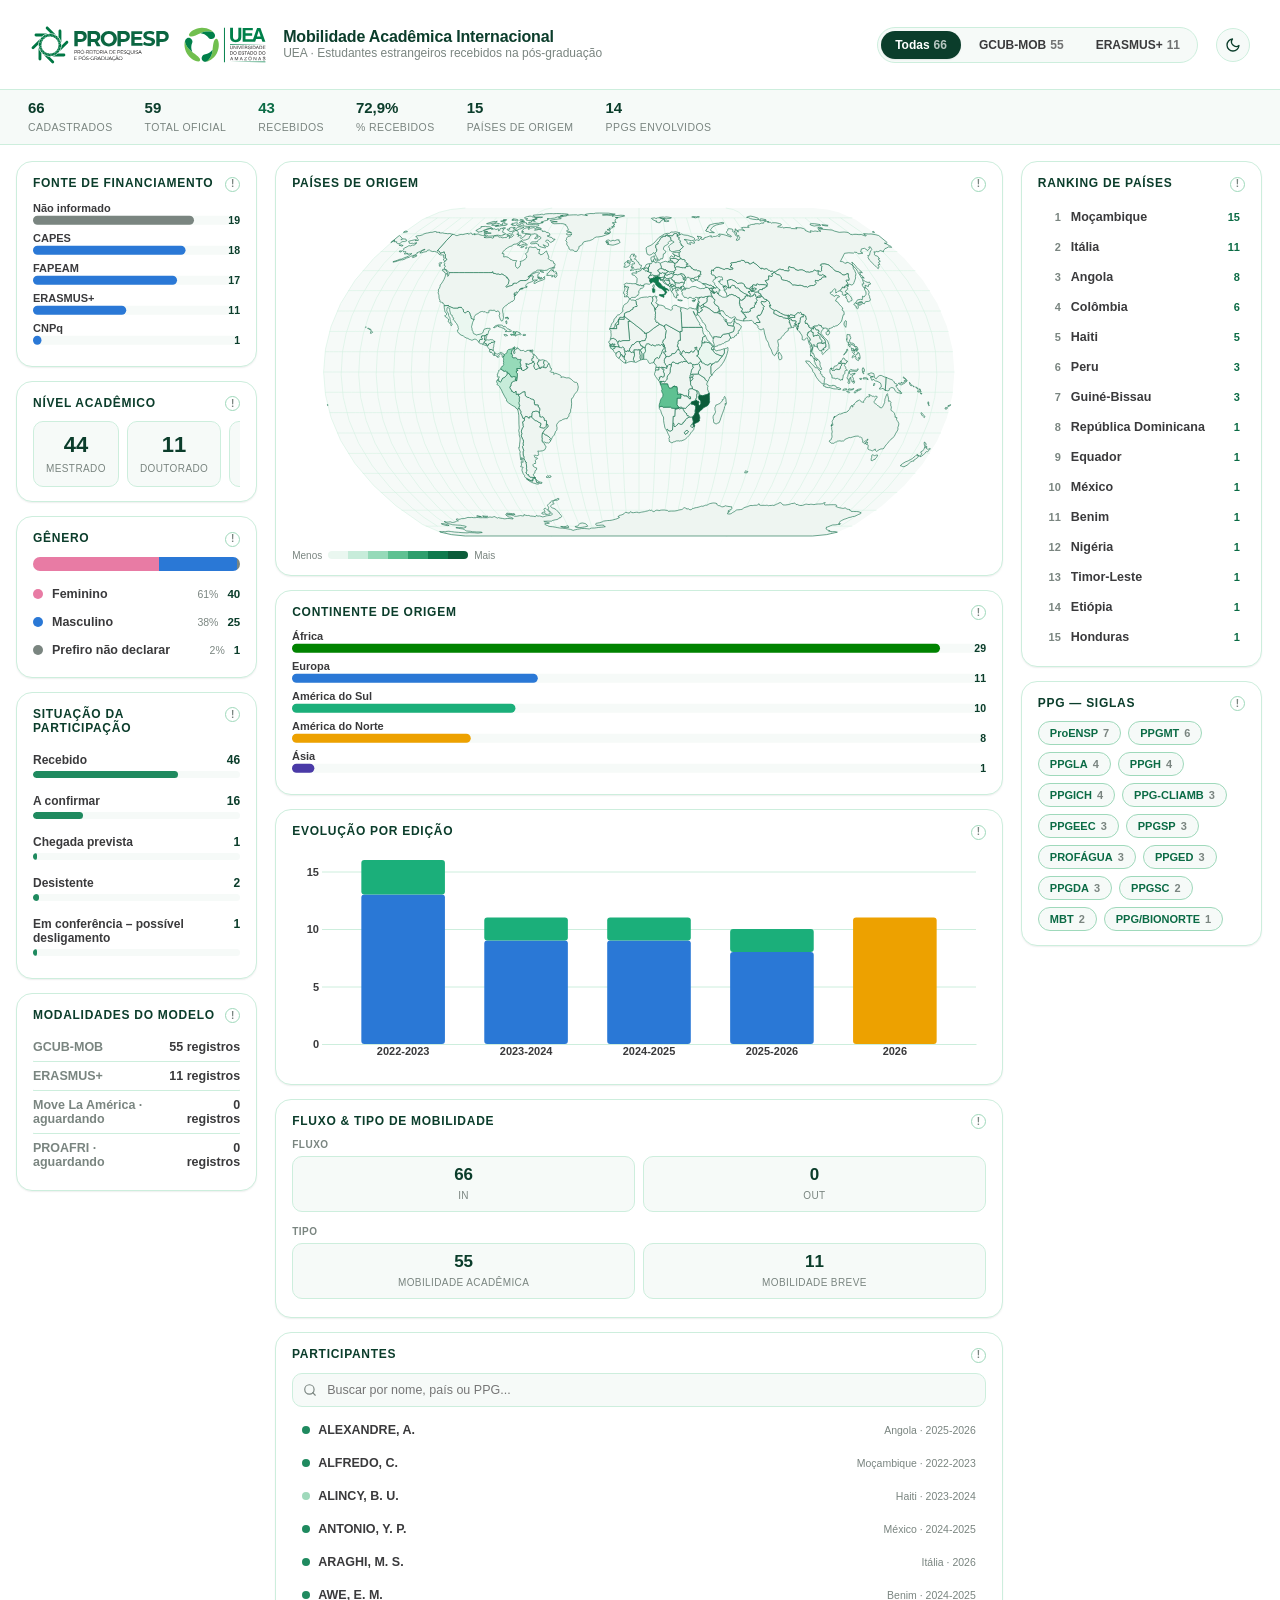
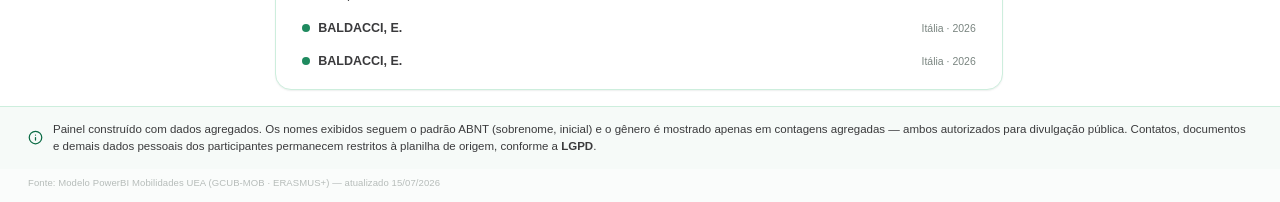
==== commit 90d4e592: "Remove ranking de PPG por nome; move aviso de privacidade para barra de rodapé - Remove o painel "Pr" ====
--- a/index.html
+++ b/index.html
@@ -154,14 +154,6 @@
 
     <div class="panel panel--grow" style="min-height:220px;">
       <div class="panel__header">
-        <span class="panel__title">Programas de pós-graduação</span>
-        <span class="panel__hint" id="ppg-total"></span>
-      </div>
-      <div class="panel__body" id="ppg-rank"></div>
-    </div>
-
-    <div class="panel">
-      <div class="panel__header">
         <span class="panel__title">PPG — Siglas</span>
         <span class="panel__hint" id="ppgsiglas-hint"></span>
       </div>
@@ -169,16 +161,13 @@
         <div class="badge-row" id="ppgsiglas-badges" style="margin-top:0;"></div>
       </div>
     </div>
-
-    <div class="panel">
-      <div class="notice">
-        <svg width="15" height="15" viewBox="0 0 24 24" fill="none" stroke="currentColor" stroke-width="2" stroke-linecap="round" stroke-linejoin="round"><circle cx="12" cy="12" r="10"/><path d="M12 16v-4M12 8h.01"/></svg>
-        <span>Painel construído com dados agregados. Os nomes exibidos seguem o padrão ABNT (sobrenome, inicial) e o gênero é mostrado apenas em contagens agregadas — ambos autorizados para divulgação pública. Contatos, documentos e demais dados pessoais dos participantes permanecem restritos à planilha de origem, conforme a <strong>LGPD</strong>.</span>
-      </div>
-    </div>
   </div>
 </main>
 
+<div class="footer-notice">
+  <svg width="15" height="15" viewBox="0 0 24 24" fill="none" stroke="currentColor" stroke-width="2" stroke-linecap="round" stroke-linejoin="round"><circle cx="12" cy="12" r="10"/><path d="M12 16v-4M12 8h.01"/></svg>
+  <span>Painel construído com dados agregados. Os nomes exibidos seguem o padrão ABNT (sobrenome, inicial) e o gênero é mostrado apenas em contagens agregadas — ambos autorizados para divulgação pública. Contatos, documentos e demais dados pessoais dos participantes permanecem restritos à planilha de origem, conforme a <strong>LGPD</strong>.</span>
+</div>
 <div class="site-credit">Fonte: Modelo PowerBI Mobilidades UEA (GCUB-MOB · ERASMUS+) — atualizado 15/07/2026</div>
 <div class="viz-tooltip" id="viz-tooltip"></div>
 
--- a/css/style.css
+++ b/css/style.css
@@ -265,9 +265,8 @@
 :root[data-theme="dark"] .theme-toggle .icon-moon { display: none; }
 
 .site-credit {
-  position: fixed; left: 14px; bottom: 6px; z-index: 5;
-  font-size: 9.5px; font-weight: 500; color: var(--ink-muted);
-  opacity: 0.55; letter-spacing: 0.01em; pointer-events: none;
+  padding: 8px 28px 14px; font-size: 9.5px; font-weight: 500; color: var(--ink-muted);
+  opacity: 0.55; letter-spacing: 0.01em; background: var(--surface-alt);
 }
 
 /* ==========================================================================
@@ -603,13 +602,13 @@
 .map-legend__swatches span:first-child { border-radius: 4px 0 0 4px; }
 .map-legend__swatches span:last-child { border-radius: 0 4px 4px 0; }
 
-/* aviso de qualidade / dados restritos */
-.notice {
-  display: flex; gap: 9px; align-items: flex-start;
-  background: var(--surface-alt); border: 1px solid var(--border-hairline); border-left: 3px solid var(--accent);
-  border-radius: var(--radius-sm); padding: 10px 12px; font-size: 11.5px; color: var(--ink-secondary); line-height: 1.5;
-}
-.notice svg { flex: none; margin-top: 1px; color: var(--accent-strong); }
+/* aviso de privacidade — barra horizontal de largura total, no rodapé */
+.footer-notice {
+  display: flex; gap: 10px; align-items: center;
+  background: var(--surface-alt); border-top: 1px solid var(--border-hairline);
+  padding: 14px 28px; font-size: 11.5px; color: var(--ink-secondary); line-height: 1.5;
+}
+.footer-notice svg { flex: none; color: var(--accent-strong); }
 
 /* barra de filtros ativos — só aparece quando há pelo menos 1 filtro */
 .filters-bar {
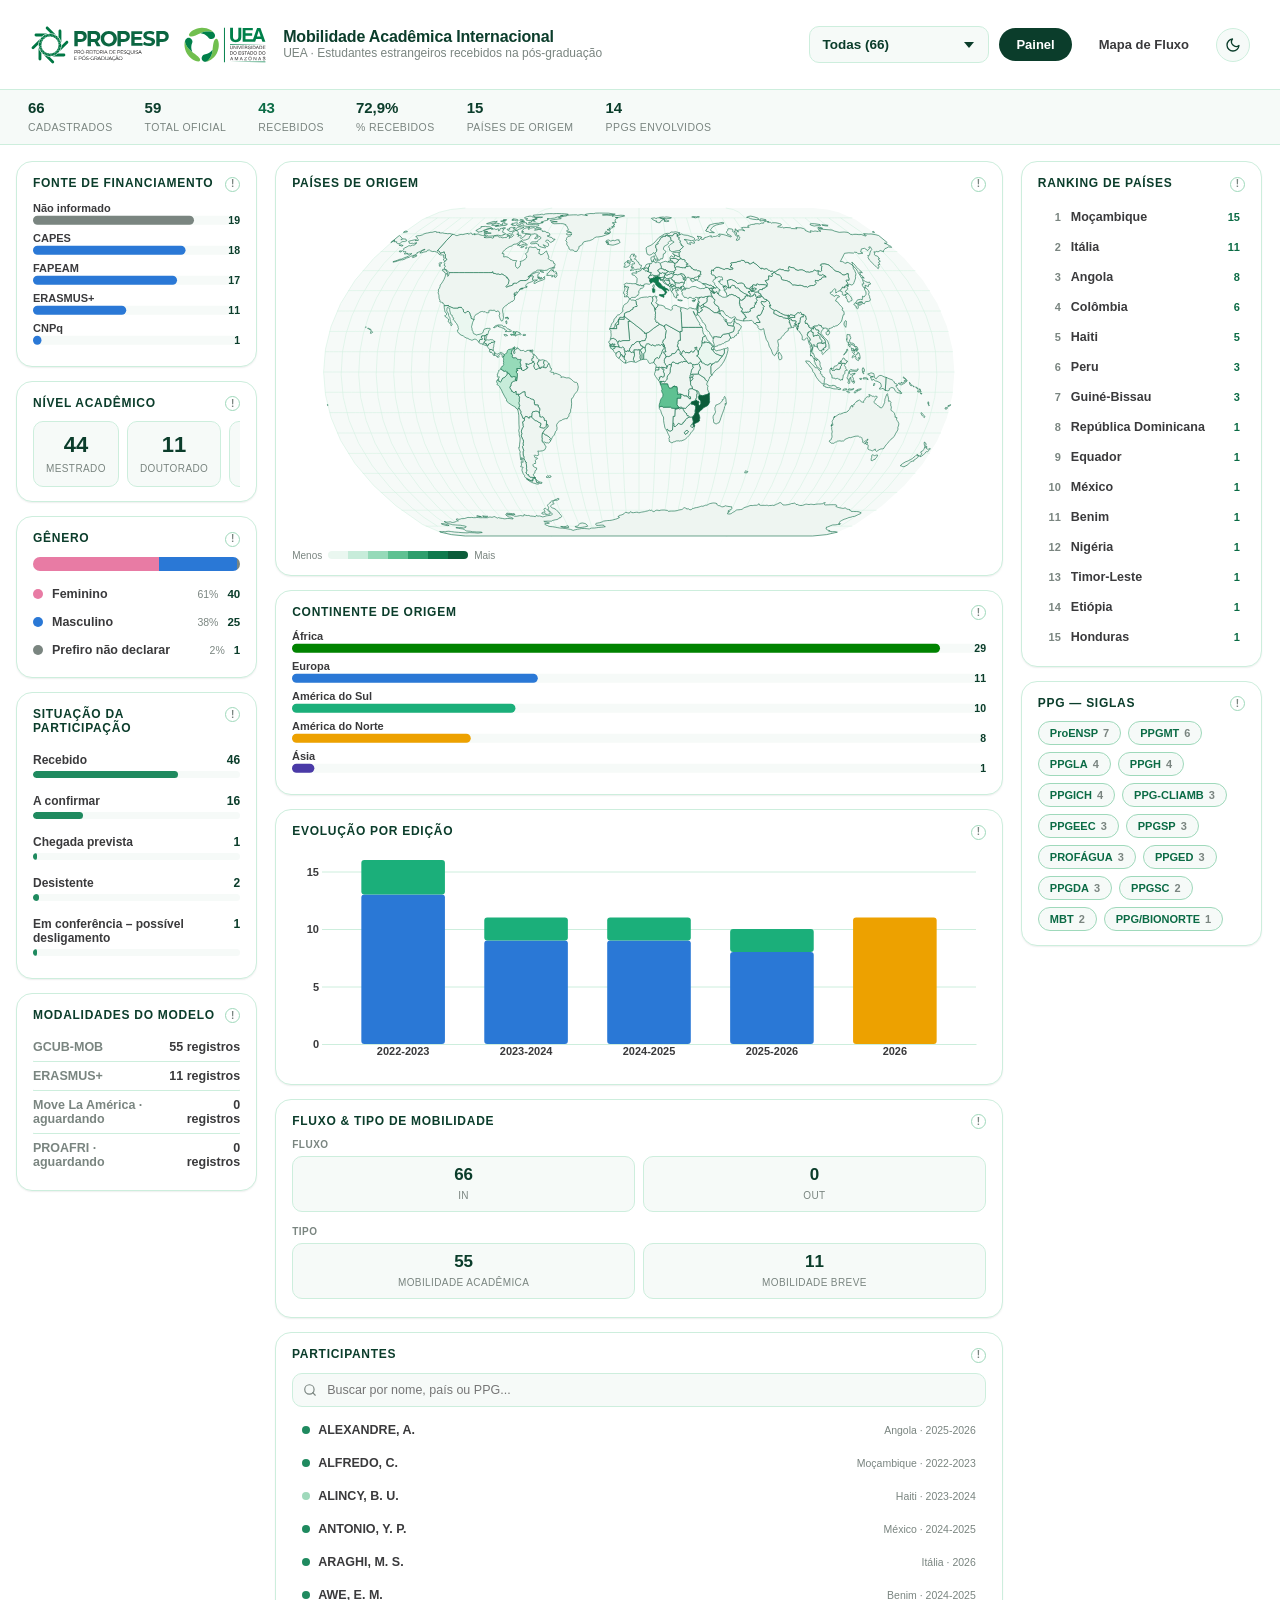
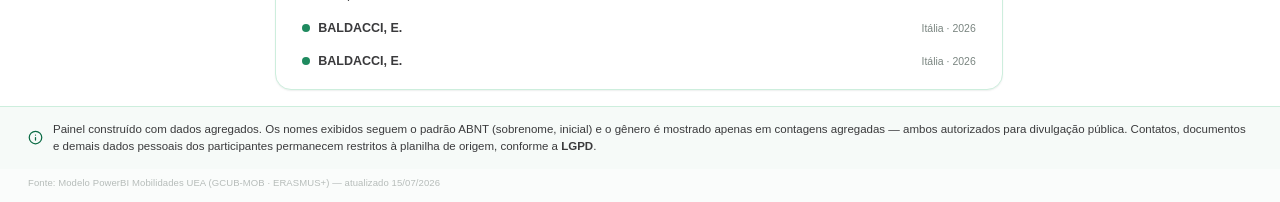
==== commit 2c8aaca5: "Adiciona página de mapa de fluxo; modalidade vira dropdown; ícone de ajuda vira clique - Nova página" ====
--- a/index.html
+++ b/index.html
@@ -19,7 +19,9 @@
   </div>
 
   <nav class="topbar__nav">
-    <div class="seg-group" id="seg-modalidade"></div>
+    <select class="dropdown" id="seg-modalidade" style="width:auto; max-width:220px;"></select>
+    <a href="index.html" class="topbar__link is-active">Painel</a>
+    <a href="flowmap.html" class="topbar__link">Mapa de Fluxo</a>
     <button type="button" id="theme-toggle" class="theme-toggle" aria-label="Alternar tema">
       <svg class="icon-sun" viewBox="0 0 24 24" fill="none" stroke="currentColor" stroke-width="2" stroke-linecap="round"><circle cx="12" cy="12" r="4"/><path d="M12 2v2M12 20v2M4.93 4.93l1.41 1.41M17.66 17.66l1.41 1.41M2 12h2M20 12h2M4.93 19.07l1.41-1.41M17.66 6.34l1.41-1.41"/></svg>
       <svg class="icon-moon" viewBox="0 0 24 24" fill="none" stroke="currentColor" stroke-width="2" stroke-linecap="round" stroke-linejoin="round"><path d="M21 12.79A9 9 0 1111.21 3 7 7 0 0021 12.79z"/></svg>
--- a/css/style.css
+++ b/css/style.css
@@ -423,13 +423,13 @@
 .badge--link.is-active { background: var(--accent-wash); border-color: var(--accent); color: var(--ink-primary); }
 
 /* ícone "!" de ajuda — substitui texto explicativo nos cabeçalhos de painel;
-   o popup aparece via initHelpTooltips (hover parado ~3s), não no hover simples */
+   clique abre/fecha o popup (ver initHelpTooltips) */
 .hint-icon {
   display: inline-flex; align-items: center; justify-content: center;
   width: 15px; height: 15px; border-radius: 50%; flex: none;
   border: 1px solid var(--border-strong); color: var(--ink-muted);
   font-size: 10px; font-weight: 800; font-style: normal; line-height: 1;
-  cursor: help; transition: all var(--dur-fast) var(--ease);
+  cursor: pointer; transition: all var(--dur-fast) var(--ease);
 }
 .hint-icon:hover { color: var(--accent-strong); border-color: var(--accent); background: var(--accent-wash); }
 
@@ -510,9 +510,9 @@
 .viz-tooltip.is-visible { opacity: 1; transform: translate(-50%, calc(-100% - 14px)) scale(1); }
 .viz-tooltip b { color: #bdf0d6; }
 
-/* tooltip de ajuda (hover parado por ~3s sobre [data-help]) — visual
-   deliberadamente diferente do viz-tooltip pra não confundir "ajuda do
-   card" com "dado do gráfico" */
+/* tooltip de ajuda — clique no ícone "!" (ou hover parado ~3s nos cartões
+   de KPI do topo) — visual deliberadamente diferente do viz-tooltip pra
+   não confundir "ajuda do card" com "dado do gráfico" */
 .help-tooltip {
   position: fixed; pointer-events: none; z-index: 1000;
   max-width: 260px;
@@ -566,18 +566,6 @@
    Específico — Dashboard Mobilidade Acadêmica UEA
    ========================================================================== */
 
-/* segmentador de modalidade (pills), no topbar__nav */
-.seg-group { display: flex; align-items: center; gap: 4px; padding: 3px; background: var(--surface-alt); border: 1px solid var(--border-hairline); border-radius: var(--radius-pill); margin-right: 8px; }
-.seg-btn {
-  font-family: var(--font); font-size: 12px; font-weight: 700; color: var(--ink-secondary);
-  background: transparent; border: none; border-radius: var(--radius-pill);
-  padding: 7px 14px; cursor: pointer; transition: all var(--dur-fast) var(--ease);
-  white-space: nowrap;
-}
-.seg-btn:hover { color: var(--ink-primary); }
-.seg-btn.is-active { background: var(--ink-primary); color: var(--ink-on-accent); box-shadow: var(--shadow-sm); }
-.seg-btn .n { opacity: 0.7; font-weight: 600; margin-left: 4px; }
-
 /* KPI grande no statbar com % ou variação secundária */
 .topbar__stat.is-highlight b { color: var(--accent-strong); }
 
@@ -640,3 +628,37 @@
   .filters-bar.is-visible { padding: 10px 16px; }
   .tile-grid { grid-template-columns: repeat(3, 1fr); }
 }
+
+/* ==========================================================================
+   Página — Mapa de Fluxo (flowmap.html)
+   ========================================================================== */
+.flow-page { padding: 16px; display: flex; flex-direction: column; gap: 14px; }
+.flow-hero { display: flex; align-items: flex-end; justify-content: space-between; gap: 20px; padding: 0 4px; flex-wrap: wrap; }
+.flow-hero h1 { font-size: 22px; }
+.flow-hero p { margin: 4px 0 0; font-size: 13px; color: var(--ink-muted); max-width: 640px; }
+.flow-map-wrap { height: 72vh; min-height: 480px; }
+#flow-chart { width: 100%; height: 100%; }
+
+.flow-legend { display: flex; align-items: center; gap: 18px; padding: 10px 16px; flex-wrap: wrap; flex: none; }
+.flow-legend__item { display: flex; align-items: center; gap: 7px; font-size: 11.5px; color: var(--ink-secondary); font-weight: 600; }
+.flow-legend__swatch { width: 18px; height: 2px; border-radius: 2px; flex: none; }
+.flow-legend__swatch--in { background: var(--accent); }
+.flow-legend__swatch--out { background: var(--cat-2); }
+
+.flow-line { fill: none; cursor: pointer; transition: opacity var(--dur-fast) var(--ease), stroke-width var(--dur-fast) var(--ease); }
+.flow-line.is-dim { opacity: 0.12; }
+.flow-line--in { stroke: var(--accent); }
+.flow-line--out { stroke: var(--cat-2); }
+@keyframes flow-dash { to { stroke-dashoffset: -16; } }
+.flow-line__anim { animation: flow-dash 900ms linear infinite; }
+
+.flow-dot-manaus { fill: var(--ink-primary); stroke: var(--surface-page); stroke-width: 2px; }
+.flow-dot-manaus__pulse { fill: none; stroke: var(--ink-primary); stroke-width: 1.4px; opacity: 0.5; }
+@keyframes flow-pulse {
+  from { r: 6; opacity: 0.55; }
+  to { r: 22; opacity: 0; }
+}
+.flow-dot-manaus__pulse { animation: flow-pulse 2.2s ease-out infinite; }
+.flow-dot-country { cursor: pointer; transition: r var(--dur-fast) var(--ease); }
+.flow-country-label { font-family: var(--font); font-size: 10px; font-weight: 700; fill: var(--ink-secondary); pointer-events: none; }
+.flow-manaus-label { font-family: var(--font); font-size: 11px; font-weight: 800; fill: var(--ink-primary); pointer-events: none; }
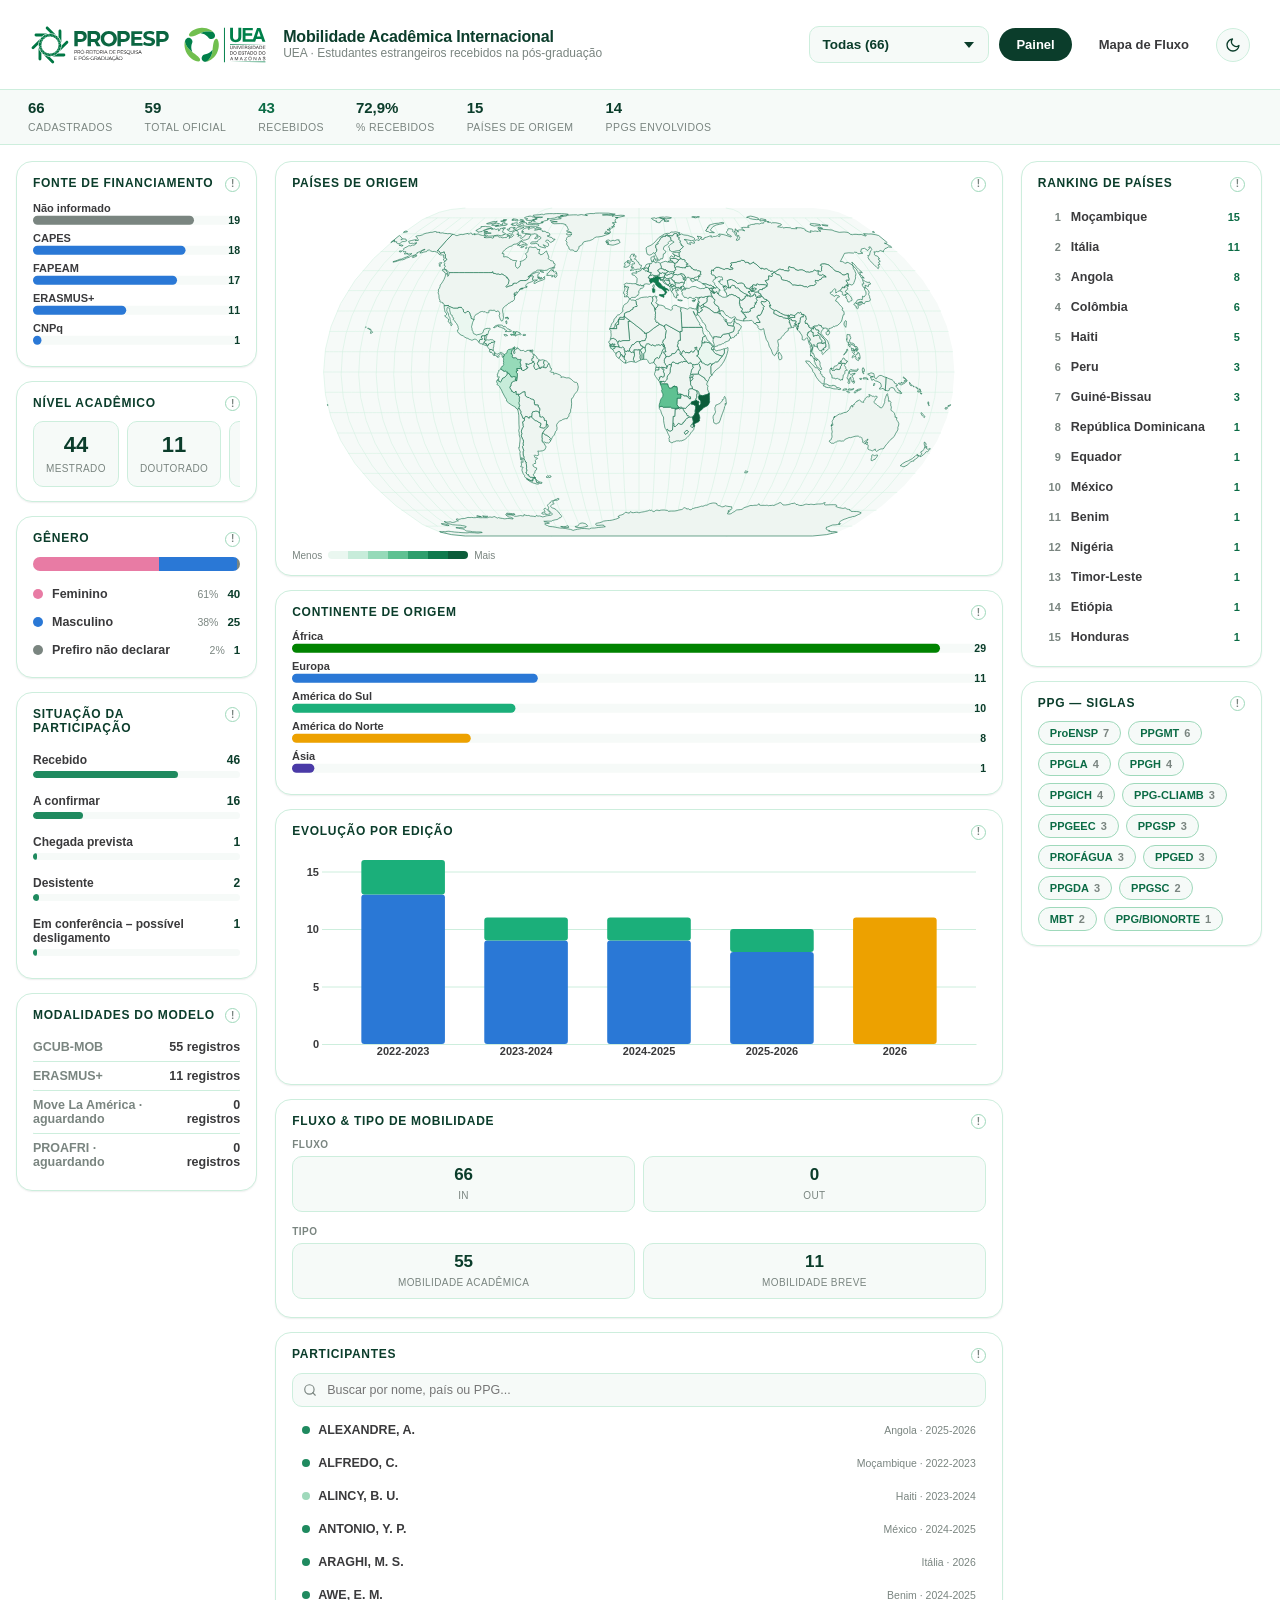
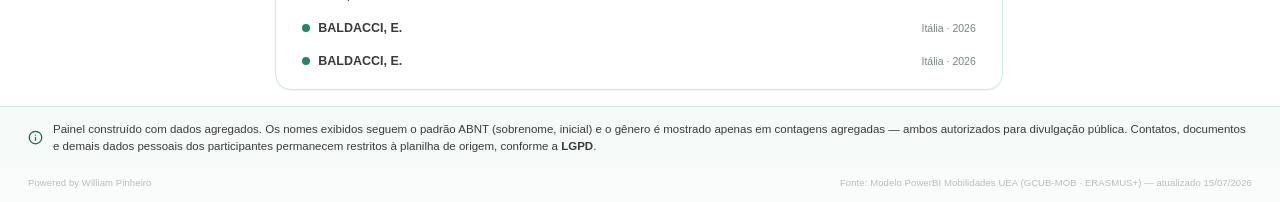
==== commit 5280fb28: "Adiciona assinatura "Powered by William Pinheiro" no rodapé .site-credit vira uma linha flex com doi" ====
--- a/index.html
+++ b/index.html
@@ -170,7 +170,7 @@
   <svg width="15" height="15" viewBox="0 0 24 24" fill="none" stroke="currentColor" stroke-width="2" stroke-linecap="round" stroke-linejoin="round"><circle cx="12" cy="12" r="10"/><path d="M12 16v-4M12 8h.01"/></svg>
   <span>Painel construído com dados agregados. Os nomes exibidos seguem o padrão ABNT (sobrenome, inicial) e o gênero é mostrado apenas em contagens agregadas — ambos autorizados para divulgação pública. Contatos, documentos e demais dados pessoais dos participantes permanecem restritos à planilha de origem, conforme a <strong>LGPD</strong>.</span>
 </div>
-<div class="site-credit">Fonte: Modelo PowerBI Mobilidades UEA (GCUB-MOB · ERASMUS+) — atualizado 15/07/2026</div>
+<div class="site-credit"><span>Powered by William Pinheiro</span><span>Fonte: Modelo PowerBI Mobilidades UEA (GCUB-MOB · ERASMUS+) — atualizado 15/07/2026</span></div>
 <div class="viz-tooltip" id="viz-tooltip"></div>
 
 <script src="lib/d3.v7.min.js"></script>
--- a/css/style.css
+++ b/css/style.css
@@ -265,6 +265,7 @@
 :root[data-theme="dark"] .theme-toggle .icon-moon { display: none; }
 
 .site-credit {
+  display: flex; align-items: baseline; justify-content: space-between; gap: 12px;
   padding: 8px 28px 14px; font-size: 9.5px; font-weight: 500; color: var(--ink-muted);
   opacity: 0.55; letter-spacing: 0.01em; background: var(--surface-alt);
 }
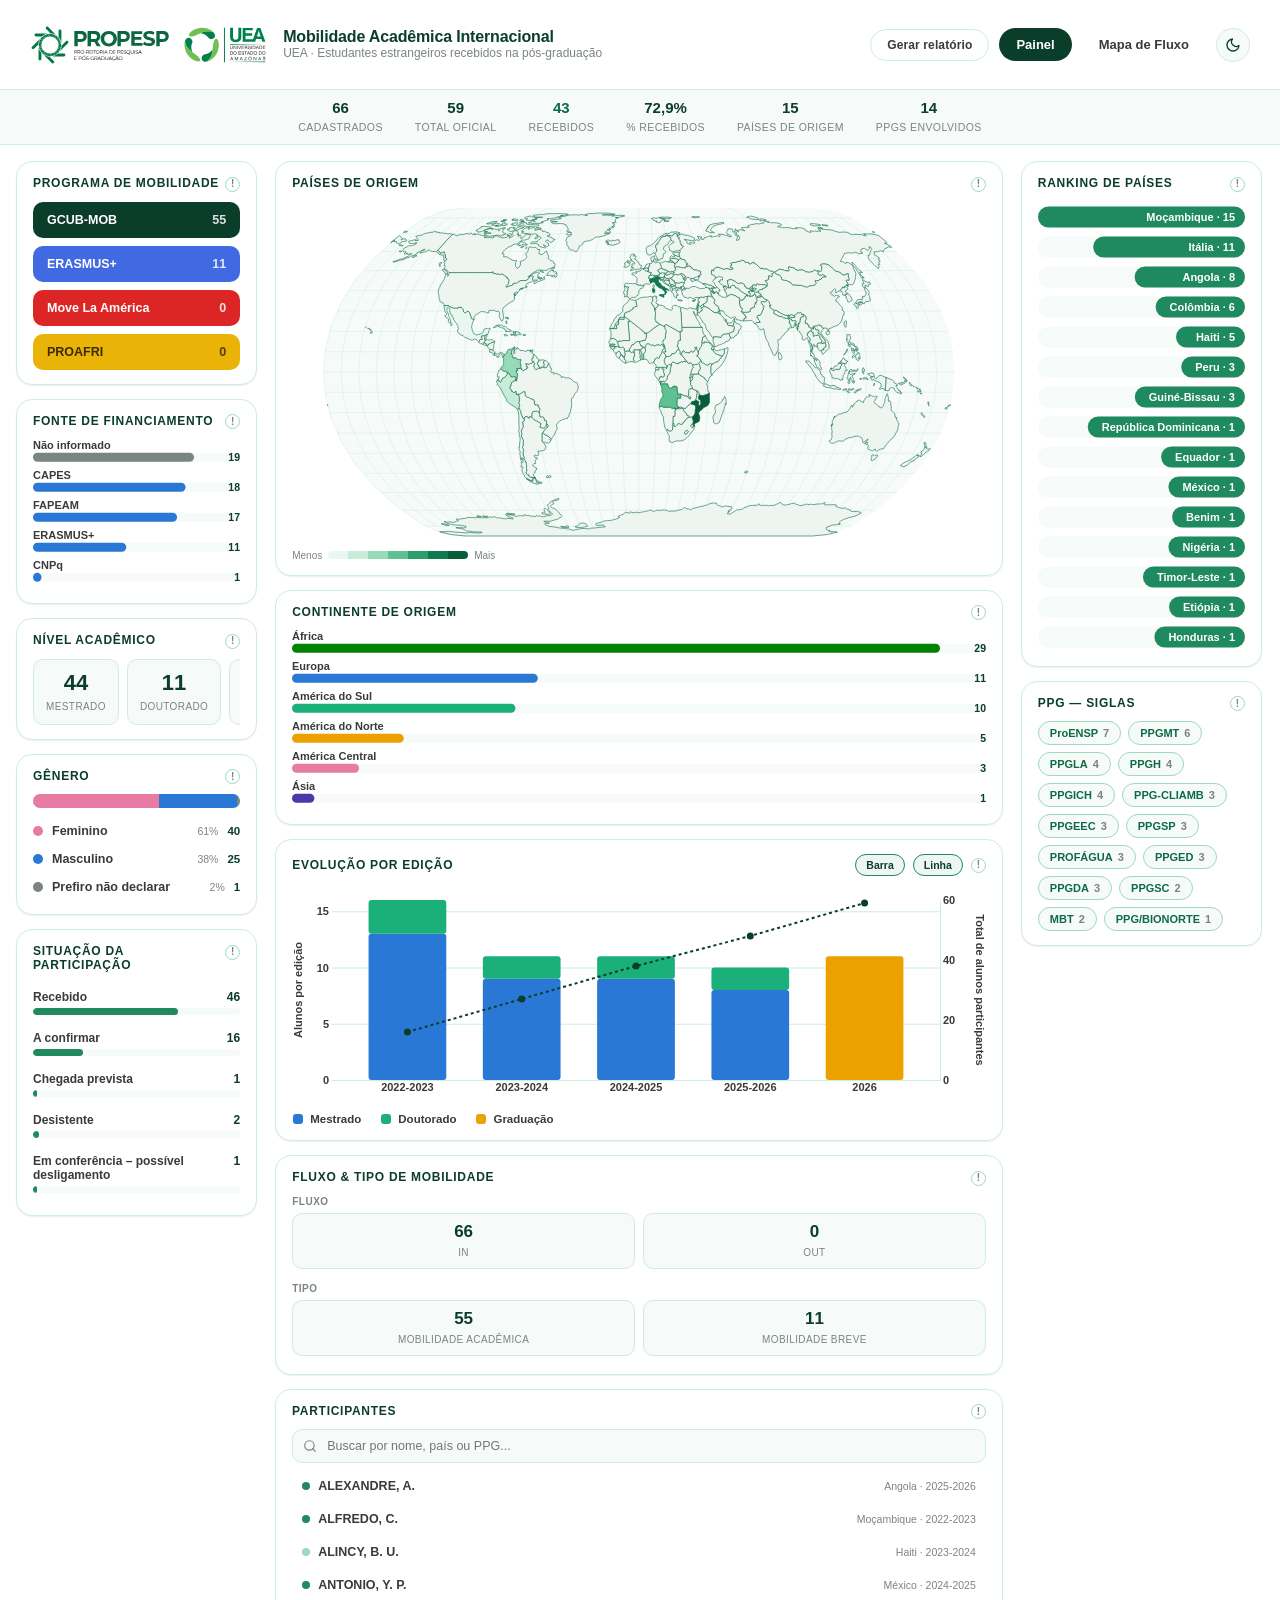
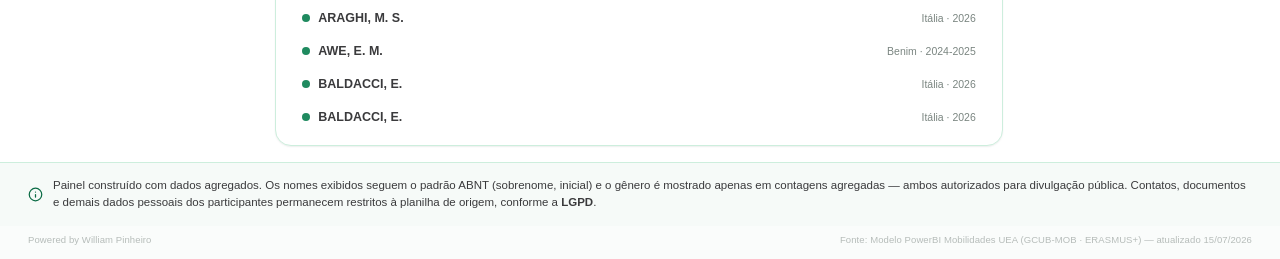
==== commit 35fd3c5b: "Barras por país, botões coloridos, relatório em HTML, sync de filtros no mapa de fluxo Ranking de pa" ====
--- a/index.html
+++ b/index.html
@@ -19,7 +19,7 @@
   </div>
 
   <nav class="topbar__nav">
-    <select class="dropdown" id="seg-modalidade" style="width:auto; max-width:220px;"></select>
+    <a href="relatorio.html" target="_blank" id="report-btn" class="btn btn--ghost">Gerar relatório</a>
     <a href="index.html" class="topbar__link is-active">Painel</a>
     <a href="flowmap.html" class="topbar__link">Mapa de Fluxo</a>
     <button type="button" id="theme-toggle" class="theme-toggle" aria-label="Alternar tema">
@@ -35,6 +35,14 @@
 <main class="layout">
   <!-- Coluna esquerda -->
   <div class="col">
+    <div class="panel">
+      <div class="panel__header">
+        <span class="panel__title">Programa de mobilidade</span>
+        <span class="panel__hint"><span class="hint-icon" data-help="Status da base de cada programa. Clique para filtrar por programa de mobilidade.">!</span></span>
+      </div>
+      <div class="panel__body" id="modalidades-status"></div>
+    </div>
+
     <div class="panel">
       <div class="panel__header">
         <span class="panel__title">Fonte de financiamento</span>
@@ -71,14 +79,6 @@
       </div>
       <div class="panel__body" id="situacao-meters"></div>
     </div>
-
-    <div class="panel">
-      <div class="panel__header">
-        <span class="panel__title">Modalidades do modelo</span>
-        <span class="panel__hint"><span class="hint-icon" data-help="Status da base de cada modalidade. Clique para filtrar por modalidade.">!</span></span>
-      </div>
-      <div class="panel__body" id="modalidades-status"></div>
-    </div>
   </div>
 
   <!-- Coluna central: mapa + evolução -->
@@ -109,10 +109,15 @@
     <div class="panel">
       <div class="panel__header">
         <span class="panel__title">Evolução por edição</span>
-        <span class="panel__hint"><span class="hint-icon" data-help="Total oficial por edição, dividido em mestrado, doutorado e graduação.">!</span></span>
+        <span class="panel__hint" style="display:inline-flex; align-items:center; gap:8px;">
+          <button type="button" id="evolucao-toggle-bars" class="chart-toggle-btn is-active">Barra</button>
+          <button type="button" id="evolucao-toggle-line" class="chart-toggle-btn is-active">Linha</button>
+          <span class="hint-icon" data-help="Total oficial por edição, dividido em mestrado, doutorado e graduação. A linha pontilhada (eixo direito) mostra o total acumulado de alunos.">!</span>
+        </span>
       </div>
       <div class="panel__body">
         <div id="evolucao-chart" style="width:100%; height:220px;"></div>
+        <div class="flow-legend" id="evolucao-legend" style="padding:6px 0 0;"></div>
       </div>
     </div>
 
--- a/css/style.css
+++ b/css/style.css
@@ -570,6 +570,15 @@
 /* KPI grande no statbar com % ou variação secundária */
 .topbar__stat.is-highlight b { color: var(--accent-strong); }
 
+/* cartões do statbar centralizados (valor + rótulo), barra também centralizada */
+.statbar { justify-content: center; }
+.topbar__stat { text-align: center; }
+
+/* botão "Gerar relatório" no topbar__nav */
+#report-btn { padding: 8px 16px; font-size: 12px; }
+/* .btn às vezes é usado em <a> (link estilizado como botão) — sem sublinhado */
+a.btn { text-decoration: none; display: inline-block; }
+
 /* grade de stat-tiles por nível acadêmico / situação */
 .tile-grid { display: grid; grid-template-columns: repeat(3, 1fr); gap: 8px; }
 .tile-grid .stat-tile b { font-size: 22px; }
@@ -646,6 +655,23 @@
 .flow-legend__swatch--in { background: var(--accent); }
 .flow-legend__swatch--out { background: var(--cat-2); }
 
+/* item de legenda clicável (filtro) — ex.: Mestrado/Doutorado/Graduação em Evolução por edição */
+.flow-legend__item--btn {
+  font-family: var(--font); background: none; border: 1px solid transparent; border-radius: var(--radius-pill);
+  padding: 4px 9px 4px 7px; margin: -4px -9px -4px -7px; cursor: pointer; transition: all var(--dur-fast) var(--ease);
+}
+.flow-legend__item--btn:hover { background: var(--surface-hover); }
+.flow-legend__item--btn.is-active { background: var(--accent-wash); border-color: var(--border-strong); color: var(--ink-primary); }
+
+/* botão pequeno de alternância (ex.: ocultar barras e grades) */
+.chart-toggle-btn {
+  font-family: var(--font); font-size: 10.5px; font-weight: 700; color: var(--ink-muted);
+  background: var(--surface-alt); border: 1px solid var(--border-hairline); border-radius: var(--radius-pill);
+  padding: 4px 10px; cursor: pointer; transition: all var(--dur-fast) var(--ease); white-space: nowrap;
+}
+.chart-toggle-btn:hover { color: var(--ink-primary); border-color: var(--border-strong); background: var(--surface-hover); }
+.chart-toggle-btn.is-active { background: var(--accent-wash); border-color: var(--accent); color: var(--ink-primary); }
+
 .flow-line { fill: none; cursor: pointer; transition: opacity var(--dur-fast) var(--ease), stroke-width var(--dur-fast) var(--ease); }
 .flow-line.is-dim { opacity: 0.12; }
 .flow-line--in { stroke: var(--accent); }
@@ -663,3 +689,72 @@
 .flow-dot-country { cursor: pointer; transition: r var(--dur-fast) var(--ease); }
 .flow-country-label { font-family: var(--font); font-size: 10px; font-weight: 700; fill: var(--ink-secondary); pointer-events: none; }
 .flow-manaus-label { font-family: var(--font); font-size: 11px; font-weight: 800; fill: var(--ink-primary); pointer-events: none; }
+
+/* rótulo escrito dentro de uma barra colorida (ranking de países) —
+   precisa de uma classe própria porque .bar-label já fixa --ink-secondary */
+.bar-label-onfill { font-family: var(--font); font-size: 11px; font-weight: 700; fill: var(--ink-on-accent); }
+
+/* botões coloridos do painel "Programa de mobilidade" — uma cor fixa por
+   programa, para reconhecimento rápido independente do tema */
+.mobilidade-btn {
+  display: flex; align-items: center; justify-content: space-between; gap: 10px;
+  width: 100%; border: none; border-radius: var(--radius-sm);
+  padding: 11px 14px; margin-bottom: 8px;
+  font-family: var(--font); font-size: 12.5px; font-weight: 700; color: #fff;
+  cursor: pointer; transition: all var(--dur-fast) var(--ease);
+}
+.mobilidade-btn:last-child { margin-bottom: 0; }
+.mobilidade-btn:hover { filter: brightness(1.08); transform: translateY(-1px); box-shadow: var(--shadow-sm); }
+.mobilidade-btn.is-active { outline: 2px solid var(--ink-primary); outline-offset: 2px; }
+.mobilidade-btn span:last-child { opacity: 0.85; font-variant-numeric: tabular-nums; white-space: nowrap; }
+
+.mobilidade-btn[data-programa="GCUB-MOB"] { background: #0b3d2b; }
+.mobilidade-btn[data-programa="ERASMUS+"] { background: #4169e1; }
+.mobilidade-btn[data-programa="MOVE LA AMÉRICA"] { background: #dc2626; }
+.mobilidade-btn[data-programa="PROAFRI"] { background: #eab308; color: #3a2c00; }
+
+/* ==========================================================================
+   Relatório (relatorio.html) — documento de uma coluna, pensado pra tela
+   e impressão/exportação em PDF (window.print())
+   ========================================================================== */
+.report-page { max-width: 880px; margin: 0 auto; padding: 28px 28px 80px; }
+
+.report-header { padding-bottom: 18px; margin-bottom: 20px; border-bottom: 1px solid var(--border-hairline); }
+.report-header h1 { font-size: 22px; margin-bottom: 4px; }
+.report-header .meta { font-size: 12px; color: var(--ink-muted); line-height: 1.6; }
+.report-header .meta strong { color: var(--ink-secondary); }
+
+.report-actions { display: flex; gap: 10px; margin-bottom: 24px; }
+
+.report-section { margin-bottom: 30px; }
+.report-section h2 {
+  font-size: 12px; font-weight: 700; text-transform: uppercase; letter-spacing: 0.06em;
+  color: var(--ink-primary); border-bottom: 1px solid var(--border-hairline);
+  padding-bottom: 8px; margin-bottom: 14px;
+}
+
+.report-kpis { display: grid; grid-template-columns: repeat(3, 1fr); gap: 10px; }
+@media (min-width: 640px) { .report-kpis { grid-template-columns: repeat(6, 1fr); } }
+
+.report-table { width: 100%; border-collapse: collapse; font-size: 12.5px; }
+.report-table th {
+  text-align: left; font-size: 10.5px; font-weight: 700; text-transform: uppercase; letter-spacing: 0.04em;
+  color: var(--ink-muted); padding: 7px 10px; border-bottom: 1px solid var(--border-strong);
+}
+.report-table td { padding: 7px 10px; border-bottom: 1px solid var(--border-hairline); color: var(--ink-secondary); }
+.report-table tr:last-child td { border-bottom: none; }
+.report-table td.num, .report-table th.num { text-align: right; font-variant-numeric: tabular-nums; }
+.report-table tbody tr:nth-child(odd) { background: var(--surface-alt); }
+
+@media print {
+  .report-actions, #theme-toggle, .topbar__link, .footer-notice, .site-credit { display: none !important; }
+  :root, :root[data-theme="dark"] {
+    --surface-page: #ffffff; --surface-panel: #ffffff; --surface-alt: #f6faf8; --surface-hover: #eef8f2;
+    --ink-primary: #0b3d2b; --ink-secondary: #3a3a3c; --ink-muted: #7a8580; --ink-on-accent: #ffffff;
+    --border-hairline: #cdeedd; --border-strong: #9fd9bb;
+  }
+  body { background: #fff; }
+  .panel, .topbar, .statbar { animation: none !important; box-shadow: none !important; }
+  .report-section { break-inside: avoid; }
+  .report-table tr { break-inside: avoid; }
+}
